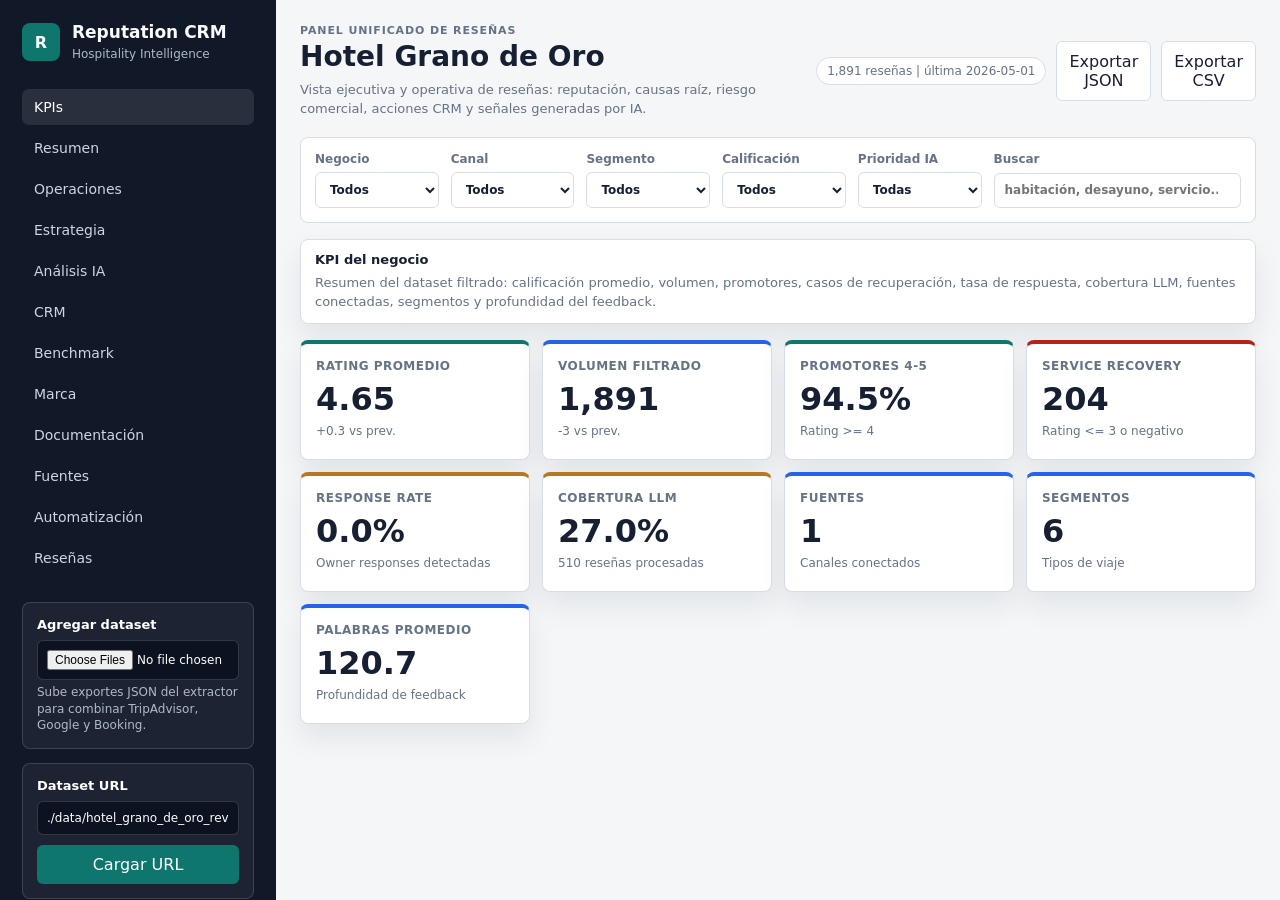
==== index.html @ f6ffbccd "Add KPI section and Spanish navigation" ====
<!doctype html>
<html lang="es">
  <head>
    <meta charset="utf-8" />
    <meta name="viewport" content="width=device-width, initial-scale=1" />
    <title>Hotel Grano de Oro Reputation CRM</title>
    <link rel="stylesheet" href="./styles.css" />
  </head>
  <body>
    <aside class="sidebar">
      <div class="brand">
        <div class="brand-mark">R</div>
        <div>
          <h1>Reputation CRM</h1>
          <p>Hospitality Intelligence</p>
        </div>
      </div>

      <nav class="nav">
        <a class="active" href="#kpisPanel" data-panel="kpisPanel">KPIs</a>
        <a href="#overviewPanel" data-panel="overviewPanel">Resumen</a>
        <a href="#operationsPanel" data-panel="operationsPanel">Operaciones</a>
        <a href="#strategyPanel" data-panel="strategyPanel">Estrategia</a>
        <a href="#aiPanel" data-panel="aiPanel">Análisis IA</a>
        <a href="#crmPanel" data-panel="crmPanel">CRM</a>
        <a href="#benchmarkPanel" data-panel="benchmarkPanel">Benchmark</a>
        <a href="#brandPanel" data-panel="brandPanel">Marca</a>
        <a href="./documentacion.html">Documentación</a>
        <a href="#sourcesPanel" data-panel="sourcesPanel">Fuentes</a>
        <a href="#automationPanel" data-panel="automationPanel">Automatización</a>
        <a href="#reviewsPanel" data-panel="reviewsPanel">Reseñas</a>
      </nav>

      <section class="sidebar-panel">
        <label for="dataFile">Agregar dataset</label>
        <input id="dataFile" type="file" accept=".json" multiple />
        <p>Sube exportes JSON del extractor para combinar TripAdvisor, Google y Booking.</p>
      </section>

      <section class="sidebar-panel">
        <label for="datasetUrl">Dataset URL</label>
        <input id="datasetUrl" type="text" value="./data/hotel_grano_de_oro_reviews_llm.json" />
        <button id="reloadDataset" type="button">Cargar URL</button>
      </section>
    </aside>

    <main class="app-shell">
      <header class="topbar">
        <div>
          <p class="eyebrow">Panel unificado de reseñas</p>
          <h2 id="propertyName">Cargando...</h2>
          <p class="page-summary">Vista ejecutiva y operativa de reseñas: reputación, causas raíz, riesgo comercial, acciones CRM y señales generadas por IA.</p>
        </div>
        <div class="topbar-actions">
          <span id="lastSync" class="status-pill">Sincronizando</span>
          <button id="downloadJson" type="button">Exportar JSON</button>
          <button id="downloadCsv" type="button">Exportar CSV</button>
        </div>
      </header>

      <section class="filters" aria-label="Filtros del dashboard">
        <label>
          Negocio
          <select id="businessFilter"></select>
        </label>
        <label>
          Canal
          <select id="sourceFilter"></select>
        </label>
        <label>
          Segmento
          <select id="segmentFilter"></select>
        </label>
        <label>
          Calificación
          <select id="ratingFilter">
            <option value="all">Todos</option>
            <option value="5">5 estrellas</option>
            <option value="4">4+ estrellas</option>
            <option value="3">3 o menos</option>
            <option value="2">2 o menos</option>
          </select>
        </label>
        <label>
          Prioridad IA
          <select id="urgencyFilter">
            <option value="all">Todas</option>
            <option value="high">High</option>
            <option value="medium">Medium</option>
            <option value="low">Low</option>
          </select>
        </label>
        <label class="search-field">
          Buscar
          <input id="searchFilter" type="search" placeholder="habitación, desayuno, servicio..." />
        </label>
      </section>

      <section id="kpisPanel" class="dashboard-panel active">
        <section class="section-explainer">
          <strong>KPI del negocio</strong>
          <p>Resumen del dataset filtrado: calificación promedio, volumen, promotores, casos de recuperación, tasa de respuesta, cobertura LLM, fuentes conectadas, segmentos y profundidad del feedback.</p>
        </section>
        <section id="overview" class="metric-grid" aria-label="KPIs principales"></section>
      </section>

      <section id="overviewPanel" class="dashboard-panel">
        <section class="layout-grid overview-layout">
        <article class="panel wide overview-hero">
          <div class="panel-heading">
            <div>
              <p class="eyebrow">Tendencia</p>
              <h3>Calificación y volumen mensual</h3>
              <p class="panel-description">Evolución temporal de reputación. Cada barra representa volumen mensual y el color indica el rating promedio de ese mes.</p>
            </div>
            <span id="trendWindow" class="panel-note"></span>
          </div>
          <div id="timeline" class="timeline"></div>
        </article>

        <article class="panel">
          <div class="panel-heading">
            <div>
              <p class="eyebrow">Distribución</p>
              <h3>Calificaciones</h3>
              <p class="panel-description">Distribución de reseñas por estrellas. Ayuda a ver si el promedio viene de una base sólida o de pocos extremos.</p>
            </div>
          </div>
          <div id="ratingBars"></div>
        </article>
        </section>
      </section>

      <section id="operationsPanel" class="dashboard-panel">
        <section id="operations" class="layout-grid operations-layout">
          <article class="panel operations-left">
            <div class="panel-heading">
              <div>
                <p class="eyebrow">Operaciones</p>
                <h3>Temas detectados</h3>
                <p class="panel-description">Temas operativos mencionados en las reseñas. Usa etiquetas LLM cuando existen y palabras clave como respaldo.</p>
              </div>
              <span id="topicMode" class="panel-note"></span>
            </div>
            <div id="topicBars"></div>
          </article>

          <article class="panel operations-right">
            <div class="panel-heading">
              <div>
                <p class="eyebrow">Perfil del huésped</p>
                <h3>Segmentos</h3>
                <p class="panel-description">Agrupa reseñas por tipo de huésped o viaje para detectar diferencias entre parejas, familias, negocios y otros perfiles.</p>
              </div>
            </div>
            <div id="segmentBars"></div>
          </article>
        </section>
      </section>

      <section id="strategyPanel" class="dashboard-panel">
        <section id="strategy" class="layout-grid strategy-layout">
          <article class="panel strategy-left">
            <div class="panel-heading">
              <div>
                <p class="eyebrow">Resumen ejecutivo</p>
                <h3>Prioridades de reputación</h3>
                <p class="panel-description">Síntesis para gerencia: volumen analizado por IA, urgencias, compensaciones, riesgos comerciales, brechas de marca y reconocimientos.</p>
              </div>
            </div>
            <div id="weeklyBriefCards" class="brief-grid"></div>
            <p id="weeklyNarrative" class="brief-narrative"></p>
          </article>

          <article class="panel strategy-right">
            <div class="panel-heading">
              <div>
                <p class="eyebrow">Ingresos</p>
                <h3>Impacto comercial</h3>
                <p class="panel-description">Clasifica reseñas según su posible efecto en conversión, precio, confianza pública, repetición de huéspedes y pérdida de demanda.</p>
              </div>
            </div>
            <div id="revenueImpactBars"></div>
          </article>
        </section>
      </section>

      <section id="aiPanel" class="dashboard-panel">
        <section class="layout-grid ai-layout">
          <article class="panel ai-left">
            <div class="panel-heading">
              <div>
                <p class="eyebrow">Causa raíz</p>
                <h3>Mapa de causa raíz</h3>
                <p class="panel-description">Agrupa problemas y fortalezas por causa probable: servicio, habitación, ruido, limpieza, alimentos, cobros, seguridad y promesa de marca.</p>
              </div>
            </div>
            <div id="rootCauseBars"></div>
          </article>

          <article class="panel wide ai-right">
            <div class="panel-heading">
              <div>
                <p class="eyebrow">Ejemplos de patrones</p>
                <h3>Evidencia accionable</h3>
                <p class="panel-description">Ejemplos concretos que explican los patrones detectados. Sirven como evidencia para priorizar mejoras o investigar casos.</p>
              </div>
            </div>
            <div id="rootCauseExamples" class="compact-list"></div>
          </article>
        </section>
      </section>

      <section id="crmPanel" class="dashboard-panel">
        <section id="ai" class="layout-grid crm-layout">
          <article class="panel wide">
            <div class="panel-heading">
              <div>
                <p class="eyebrow">Ollama Qwen 3.5 9B</p>
                <h3>Insights accionables</h3>
                <p class="panel-description">Reseñas priorizadas por el LLM con resumen y siguiente acción. La cobertura indica cuántas reseñas ya fueron enriquecidas.</p>
              </div>
              <span id="aiCoverage" class="panel-note"></span>
            </div>
            <div id="aiInsightList" class="insight-list"></div>
          </article>

          <article class="panel">
            <div class="panel-heading">
              <div>
                <p class="eyebrow">Triage</p>
                <h3>Sentimiento IA</h3>
                <p class="panel-description">Clasificación semántica de sentimiento. Complementa el rating porque detecta reseñas mixtas o negativas aunque la puntuación sea alta.</p>
              </div>
            </div>
            <div id="aiSentimentBars"></div>
            <div class="panel-divider"></div>
            <div class="panel-heading compact">
              <div>
                <p class="eyebrow">Enrutamiento</p>
                <h3>Departamentos</h3>
                <p class="panel-description">Departamentos responsables sugeridos por IA para seguimiento: recepción, limpieza, alimentos y bebidas, ingresos, gerencia y otros.</p>
              </div>
            </div>
            <div id="departmentBars"></div>
          </article>
        </section>
      </section>

      <section id="benchmarkPanel" class="dashboard-panel">
        <section id="crm" class="layout-grid benchmark-layout">
          <article class="panel wide benchmark-left">
            <div class="panel-heading">
              <div>
                <p class="eyebrow">Mesa CRM</p>
                <h3>Cola de acciones enriquecida</h3>
                <p class="panel-description">Lista priorizada de casos para seguimiento. Combina urgencia, SLA, dueño operativo, necesidad de compensación y acción recomendada.</p>
              </div>
            </div>
            <div id="crmActionQueue" class="action-grid"></div>
          </article>

          <article class="panel benchmark-right">
            <div class="panel-heading">
              <div>
                <p class="eyebrow">Protección de ingresos</p>
                <h3>Riesgos prioritarios</h3>
                <p class="panel-description">Casos que podrían afectar reservas futuras, percepción de valor, repetición de huéspedes o confianza en el precio publicado.</p>
              </div>
            </div>
            <div id="revenueImpactList" class="compact-list"></div>
          </article>
        </section>
      </section>

      <section id="brandPanel" class="dashboard-panel">
        <section id="benchmark" class="layout-grid brand-layout">
          <article class="panel wide brand-left">
            <div class="panel-heading">
              <div>
                <p class="eyebrow">Comparativa</p>
                <h3>Comparación de desempeño</h3>
                <p class="panel-description">Compara desempeño por negocio cuando hay varios datasets o por canal cuando solo hay un negocio cargado.</p>
              </div>
              <span id="benchmarkNote" class="panel-note"></span>
            </div>
            <div class="table-wrap short">
              <table>
                <thead>
                  <tr>
                    <th>Grupo</th>
                    <th>Volumen</th>
                    <th>Rating</th>
                    <th>Recovery</th>
                    <th>IA positiva</th>
                  </tr>
                </thead>
                <tbody id="benchmarkTable"></tbody>
              </table>
            </div>
          </article>

          <article class="panel brand-right">
            <div class="panel-heading">
              <div>
                <p class="eyebrow">Inteligencia competitiva</p>
                <h3>Señal competitiva</h3>
                <p class="panel-description">Identifica si las reseñas sugieren ventaja, paridad o desventaja frente a expectativas del mercado o competidores mencionados.</p>
              </div>
            </div>
            <div id="competitiveSignalBars"></div>
          </article>
        </section>
      </section>

      <section id="sourcesPanel" class="dashboard-panel">
        <section id="brand" class="layout-grid sources-layout">
          <article class="panel sources-left">
            <div class="panel-heading">
              <div>
                <p class="eyebrow">Cumplimiento</p>
                <h3>Riesgos legales y seguridad</h3>
                <p class="panel-description">Menciones que requieren revisión cuidadosa: seguridad, salud, fraude, privacidad, discriminación o disputas de cobro.</p>
              </div>
            </div>
            <div id="complianceRiskList" class="compact-list"></div>
          </article>

          <article class="panel wide sources-right">
            <div class="panel-heading">
              <div>
                <p class="eyebrow">Voz de marca</p>
                <h3>Respuesta y marketing</h3>
                <p class="panel-description">Borradores de respuesta pública, señales para amplificar reseñas positivas, brechas de promesa comercial y reconocimientos al staff.</p>
              </div>
            </div>
            <div class="split-grid">
              <div id="brandResponseList" class="compact-list"></div>
              <div>
                <div id="marketingSignalList" class="compact-list"></div>
                <div class="panel-divider"></div>
                <h4>Staff recognition</h4>
                <p class="panel-description tight">Nombres o roles mencionados positivamente para reconocimiento interno y aprendizaje operativo.</p>
                <div id="staffRecognitionList" class="recognition-list"></div>
              </div>
            </div>
          </article>
        </section>
      </section>

      <section id="automationPanel" class="dashboard-panel">
        <section id="sources" class="layout-grid automation-layout">
          <article class="panel wide automation-top">
            <div class="panel-heading">
              <div>
                <p class="eyebrow">Fuentes y método</p>
                <h3>Qué información representa este panel</h3>
                <p class="panel-description">Parte de un export de TripAdvisor para Hotel Grano de Oro y lo enriquece con Ollama local. La lectura combina estrellas, texto libre, fechas, segmentos, sentimiento semántico, causas raíz y señales operativas.</p>
              </div>
              <a class="inline-link" href="./docs/user-guide.md" target="_blank" rel="noreferrer">Abrir guía completa</a>
            </div>
            <div class="source-grid">
              <article class="source-card">
                <strong>Fuente principal</strong>
                <p>TripAdvisor Hotel Grano de Oro. La unidad de análisis es la reseña individual con rating, texto, fecha y metadatos asociados.</p>
              </article>
              <article class="source-card">
                <strong>Enriquecimiento</strong>
                <p>Ollama `qwen3.5:9b` convierte texto libre en sentimiento, urgencia, causa raíz, dueño recomendado, SLA, riesgo comercial y borradores de respuesta.</p>
              </article>
              <article class="source-card">
                <strong>Uso operativo</strong>
                <p>El objetivo no es solo analizar reputación. Es convertir reseñas en colas de trabajo para CRM, operaciones, ingresos y cumplimiento.</p>
              </article>
            </div>
          </article>

          <article class="panel automation-bottom">
            <div class="panel-heading">
              <div>
                <p class="eyebrow">Servicios comparables</p>
                <h3>Cómo se compara con la industria</h3>
                <p class="panel-description">Las plataformas líderes unifican reseñas, analizan sentimiento y ayudan a responder. Esta versión añade una capa específica para hotelería, local, con enrutamiento y causa raíz.</p>
              </div>
            </div>
            <div class="comparison-list">
              <div class="comparison-row"><span>TrustYou</span><p>Gestión de reputación, CXP, sentimiento con IA, benchmark competitivo y respuesta automática.</p></div>
              <div class="comparison-row"><span>Shiji ReviewPro</span><p>Análisis semántico, benchmark de experiencia del huésped, voz de marca y agregación de reseñas.</p></div>
              <div class="comparison-row"><span>Birdeye</span><p>Monitoreo de reseñas, resúmenes con IA, respuestas con voz de marca, alertas e insights.</p></div>
              <div class="comparison-row"><span>ReviewTrackers</span><p>Analítica de experiencia, sentimiento NLP, detección de tendencias, inteligencia competitiva y compliance.</p></div>
            </div>
          </article>
        </section>
      </section>

      <section id="reviewsPanel" class="dashboard-panel">
        <section class="section-explainer">
          <strong>Automatización operativa</strong>
          <p>Estas colas traducen reseñas en trabajo de CRM: invitaciones post salida, recuperación de servicio, respuestas pendientes y triage de IA.</p>
        </section>

        <section id="automation" class="workflow-grid">
          <article class="workflow-card">
            <span>API de colección de reseñas</span>
            <strong id="collectionQueue">0</strong>
            <p>Huespedes recientes listos para invitacion post check-out.</p>
          </article>
          <article class="workflow-card">
            <span>Recuperación de servicio</span>
            <strong id="recoveryQueue">0</strong>
            <p>Casos con rating bajo o sentimiento negativo para seguimiento del CRM.</p>
          </article>
          <article class="workflow-card">
            <span>SLA de respuesta</span>
            <strong id="responseQueue">0</strong>
            <p>Resenas sin respuesta del propietario detectada en el export.</p>
          </article>
          <article class="workflow-card">
            <span>Triage IA</span>
            <strong id="aiQueue">0</strong>
            <p>Resenas con prioridad alta o media detectadas por Ollama.</p>
          </article>
        </section>

        <section class="layout-grid reviews-layout">
          <article class="panel">
            <div class="panel-heading">
              <div>
                <p class="eyebrow">Cola de acción</p>
                <h3>Reseñas para recuperar</h3>
                <p class="panel-description">Reseñas con rating bajo o señales negativas. Se ordenan por urgencia IA, fecha y rating para priorizar recuperación.</p>
              </div>
            </div>
            <div id="riskReviews" class="review-list"></div>
          </article>

          <article class="panel wide">
            <div class="panel-heading">
              <div>
                <p class="eyebrow">Conjunto de datos</p>
                <h3>Reseñas filtradas</h3>
                <p class="panel-description">Tabla de reseñas que cumplen los filtros actuales. Incluye canal, rating, sentimiento IA, título, acción recomendada y segmento.</p>
              </div>
              <span id="tableCount" class="panel-note"></span>
            </div>
            <div class="table-wrap">
              <table>
                <thead>
                  <tr>
                    <th>Fecha</th>
                    <th>Canal</th>
                    <th>Rating</th>
                    <th>IA</th>
                    <th>Titulo</th>
                    <th>Accion IA</th>
                    <th>Segmento</th>
                  </tr>
                </thead>
                <tbody id="reviewsTable"></tbody>
              </table>
            </div>
          </article>
        </section>
      </section>

    </main>

    <template id="metricTemplate">
      <article class="metric-card">
        <span></span>
        <strong></strong>
        <small></small>
      </article>
    </template>

    <script src="./app.js"></script>
  </body>
</html>
---- styles.css ----
:root {
  --bg: #f4f6f8;
  --panel: #ffffff;
  --ink: #172033;
  --muted: #657386;
  --line: #d8dee8;
  --green: #0f766e;
  --blue: #2563eb;
  --amber: #b7791f;
  --red: #b42318;
  --shadow: 0 14px 30px rgba(15, 23, 42, 0.08);
}

* {
  box-sizing: border-box;
}

body {
  margin: 0;
  min-height: 100vh;
  background: var(--bg);
  color: var(--ink);
  font-family: Inter, ui-sans-serif, system-ui, -apple-system, BlinkMacSystemFont, "Segoe UI", sans-serif;
}

button,
input,
select {
  font: inherit;
}

.sidebar {
  position: fixed;
  inset: 0 auto 0 0;
  width: 276px;
  padding: 22px;
  background: #111827;
  color: #f8fafc;
  overflow-y: auto;
}

.brand {
  display: flex;
  align-items: center;
  gap: 12px;
  margin-bottom: 26px;
}

.brand-mark {
  display: grid;
  place-items: center;
  width: 38px;
  height: 38px;
  border-radius: 8px;
  background: #0f766e;
  font-weight: 800;
}

.brand h1 {
  margin: 0;
  font-size: 17px;
}

.brand p,
.sidebar-panel p {
  margin: 4px 0 0;
  color: #aeb9c8;
  font-size: 12px;
  line-height: 1.4;
}

.nav {
  display: grid;
  gap: 5px;
  margin-bottom: 26px;
}

.nav a {
  color: #cdd5e1;
  text-decoration: none;
  padding: 10px 12px;
  border-radius: 7px;
  font-size: 14px;
}

.nav a.active,
.nav a:hover {
  color: #ffffff;
  background: rgba(255, 255, 255, 0.1);
}

.sidebar-panel {
  padding: 14px;
  margin-top: 14px;
  border: 1px solid rgba(255, 255, 255, 0.14);
  border-radius: 8px;
  background: rgba(255, 255, 255, 0.05);
}

.sidebar-panel label {
  display: block;
  margin-bottom: 8px;
  color: #ffffff;
  font-size: 13px;
  font-weight: 700;
}

.sidebar-panel input {
  width: 100%;
  min-width: 0;
  border: 1px solid rgba(255, 255, 255, 0.16);
  border-radius: 6px;
  padding: 9px;
  background: #0b1220;
  color: #ffffff;
  font-size: 12px;
}

.sidebar-panel button,
.topbar-actions button {
  width: 100%;
  margin-top: 10px;
  border: 0;
  border-radius: 6px;
  padding: 10px 12px;
  background: var(--green);
  color: #ffffff;
  cursor: pointer;
}

.app-shell {
  margin-left: 276px;
  padding: 24px;
}

.topbar {
  display: flex;
  align-items: center;
  justify-content: space-between;
  gap: 18px;
  margin-bottom: 18px;
}

.eyebrow {
  margin: 0 0 4px;
  color: var(--muted);
  font-size: 11px;
  font-weight: 800;
  letter-spacing: 0.08em;
  text-transform: uppercase;
}

.topbar h2 {
  margin: 0;
  font-size: 28px;
  line-height: 1.15;
}

.page-summary {
  max-width: 760px;
  margin: 8px 0 0;
  color: var(--muted);
  font-size: 13px;
  line-height: 1.45;
}

.topbar-actions {
  display: flex;
  align-items: center;
  gap: 10px;
}

.topbar-actions button {
  width: auto;
  margin-top: 0;
  background: #ffffff;
  color: var(--ink);
  border: 1px solid var(--line);
}

.status-pill,
.panel-note {
  display: inline-flex;
  align-items: center;
  min-height: 28px;
  border: 1px solid var(--line);
  border-radius: 999px;
  padding: 4px 10px;
  background: #ffffff;
  color: var(--muted);
  font-size: 12px;
  white-space: nowrap;
}

.filters {
  display: grid;
  grid-template-columns: 1fr 1fr 1fr 1fr 1fr 2fr;
  gap: 12px;
  padding: 14px;
  margin-bottom: 16px;
  border: 1px solid var(--line);
  border-radius: 8px;
  background: var(--panel);
}

.filters label {
  display: grid;
  gap: 6px;
  color: var(--muted);
  font-size: 12px;
  font-weight: 700;
}

.filters select,
.filters input {
  width: 100%;
  border: 1px solid var(--line);
  border-radius: 6px;
  padding: 9px 10px;
  color: var(--ink);
  background: #ffffff;
}

.metric-grid {
  display: grid;
  grid-template-columns: repeat(4, minmax(0, 1fr));
  gap: 12px;
  margin-bottom: 16px;
}

.section-explainer {
  border: 1px solid var(--line);
  border-radius: 8px;
  padding: 12px 14px;
  margin-bottom: 16px;
  background: #ffffff;
  box-shadow: var(--shadow);
}

.section-explainer strong {
  display: block;
  color: var(--ink);
  font-size: 13px;
  line-height: 1.3;
}

.section-explainer p {
  margin: 5px 0 0;
  color: var(--muted);
  font-size: 13px;
  line-height: 1.45;
}

.dashboard-panel {
  display: none;
  margin-bottom: 16px;
}

.dashboard-panel.active {
  display: block;
}

.overview-layout {
  grid-template-columns: 1fr;
}

.overview-hero {
  order: 1;
}

.operations-layout .operations-right {
  order: 1;
}

.operations-layout .operations-left {
  order: 2;
}

.strategy-layout {
  grid-template-columns: minmax(360px, 0.58fr) minmax(0, 1fr);
}

.strategy-layout .strategy-right {
  order: 1;
}

.strategy-layout .strategy-left {
  order: 2;
}

.ai-layout {
  grid-template-columns: minmax(0, 0.95fr) minmax(360px, 0.55fr);
}

.crm-layout {
  grid-template-columns: minmax(360px, 0.45fr) minmax(0, 1fr);
}

.benchmark-layout {
  grid-template-columns: minmax(0, 1fr) minmax(360px, 0.48fr);
}

.brand-layout {
  grid-template-columns: minmax(360px, 0.42fr) minmax(0, 1fr);
}

.sources-layout {
  grid-template-columns: minmax(0, 1fr) minmax(360px, 0.46fr);
}

.automation-layout {
  grid-template-columns: 1fr;
}

.automation-top {
  order: 1;
}

.automation-bottom {
  order: 2;
}

.metric-card,
.panel,
.workflow-card {
  border: 1px solid var(--line);
  border-radius: 8px;
  background: var(--panel);
  box-shadow: var(--shadow);
}

.metric-card {
  min-height: 120px;
  padding: 15px;
  border-top: 4px solid var(--blue);
}

.metric-card.good {
  border-top-color: var(--green);
}

.metric-card.warn {
  border-top-color: var(--amber);
}

.metric-card.risk {
  border-top-color: var(--red);
}

.metric-card span {
  display: block;
  color: var(--muted);
  font-size: 12px;
  font-weight: 800;
  letter-spacing: 0.04em;
  text-transform: uppercase;
}

.metric-card strong {
  display: block;
  margin-top: 10px;
  font-size: 32px;
  line-height: 1;
}

.metric-card small {
  display: block;
  margin-top: 9px;
  color: var(--muted);
  font-size: 12px;
}

.layout-grid {
  display: grid;
  grid-template-columns: minmax(0, 1fr) minmax(360px, 0.52fr);
  gap: 16px;
  margin-bottom: 16px;
}

.reviews-layout {
  grid-template-columns: minmax(360px, 0.45fr) minmax(0, 1fr);
}

.panel {
  padding: 16px;
}

.panel-heading {
  display: flex;
  justify-content: space-between;
  gap: 14px;
  align-items: flex-start;
  margin-bottom: 12px;
}

.panel h3 {
  margin: 0;
  font-size: 18px;
}

.panel-description {
  max-width: 720px;
  margin: 6px 0 0;
  color: var(--muted);
  font-size: 12px;
  line-height: 1.45;
}

.panel-description.tight {
  margin-top: -4px;
  margin-bottom: 10px;
}

.inline-link {
  display: inline-flex;
  align-items: center;
  justify-content: center;
  min-height: 36px;
  padding: 0 12px;
  border: 1px solid var(--line);
  border-radius: 6px;
  background: #ffffff;
  color: var(--ink);
  font-size: 13px;
  font-weight: 700;
  text-decoration: none;
  white-space: nowrap;
}

.source-grid {
  display: grid;
  grid-template-columns: repeat(3, minmax(0, 1fr));
  gap: 12px;
}

.source-card {
  border: 1px solid var(--line);
  border-radius: 8px;
  padding: 12px;
  background: #f8fafc;
}

.source-card strong {
  display: block;
  margin-bottom: 6px;
  font-size: 14px;
}

.source-card p {
  margin: 0;
  color: #334155;
  font-size: 13px;
  line-height: 1.45;
}

.comparison-list {
  display: grid;
  gap: 10px;
}

.comparison-row {
  display: grid;
  grid-template-columns: 120px minmax(0, 1fr);
  gap: 12px;
  align-items: start;
  padding: 10px 12px;
  border: 1px solid var(--line);
  border-radius: 8px;
  background: #f8fafc;
}

.comparison-row span {
  color: var(--ink);
  font-size: 13px;
  font-weight: 800;
}

.comparison-row p {
  margin: 0;
  color: #334155;
  font-size: 13px;
  line-height: 1.45;
}

.panel-heading.compact {
  margin-top: 8px;
  margin-bottom: 8px;
}

.panel-divider {
  height: 1px;
  margin: 14px 0;
  background: var(--line);
}

.bar-row {
  display: grid;
  grid-template-columns: 92px minmax(0, 1fr) 60px;
  gap: 10px;
  align-items: center;
  padding: 8px 0;
}

.bar-label,
.bar-value {
  color: #334155;
  font-size: 13px;
}

.bar-value {
  text-align: right;
}

.bar-track {
  height: 10px;
  border-radius: 999px;
  overflow: hidden;
  background: #e7ebf0;
}

.bar-fill {
  height: 100%;
  border-radius: inherit;
  background: var(--blue);
}

.bar-fill.good {
  background: var(--green);
}

.bar-fill.warn {
  background: var(--amber);
}

.bar-fill.risk {
  background: var(--red);
}

.timeline {
  display: flex;
  align-items: flex-end;
  min-height: 220px;
  gap: 8px;
  padding-top: 18px;
}

.timeline-item {
  flex: 1;
  display: grid;
  align-content: end;
  gap: 6px;
  min-width: 0;
  text-align: center;
}

.timeline-rating {
  color: var(--muted);
  font-size: 11px;
}

.timeline-bar {
  min-height: 4px;
  border-radius: 5px 5px 0 0;
  background: var(--green);
}

.timeline-label {
  color: var(--muted);
  font-size: 10px;
  white-space: nowrap;
}

.workflow-grid {
  display: grid;
  grid-template-columns: repeat(4, minmax(0, 1fr));
  gap: 16px;
  margin-bottom: 16px;
}

.workflow-card {
  padding: 16px;
}

.workflow-card span {
  display: block;
  color: var(--muted);
  font-size: 12px;
  font-weight: 800;
  letter-spacing: 0.04em;
  text-transform: uppercase;
}

.workflow-card strong {
  display: block;
  margin-top: 8px;
  font-size: 28px;
}

.workflow-card p {
  margin: 8px 0 0;
  color: var(--muted);
  font-size: 13px;
  line-height: 1.4;
}

.review-list {
  display: grid;
  gap: 10px;
}

.review-card {
  border-left: 4px solid var(--red);
  border-radius: 8px;
  padding: 12px;
  background: #fff7f5;
}

.review-card strong {
  display: block;
  margin: 5px 0;
}

.review-card p {
  margin: 0;
  color: #334155;
  font-size: 13px;
  line-height: 1.45;
}

.review-card small {
  color: var(--muted);
  font-size: 12px;
}

.tag-row {
  display: flex;
  align-items: center;
  flex-wrap: wrap;
  gap: 6px;
  margin: 8px 0;
}

.tag,
.sentiment-pill,
.urgency-pill {
  display: inline-flex;
  align-items: center;
  min-height: 23px;
  border-radius: 999px;
  padding: 3px 8px;
  background: #eef2f7;
  color: #334155;
  font-size: 11px;
  font-weight: 800;
  line-height: 1;
  text-transform: uppercase;
}

.tag.good {
  background: #def7ec;
  color: var(--green);
}

.tag.warn {
  background: #fff1d6;
  color: #9a5f00;
}

.tag.risk,
.tag.danger {
  background: #ffe4e0;
  color: var(--red);
}

.sentiment-pill.positive {
  background: #def7ec;
  color: #0f766e;
}

.sentiment-pill.negative {
  background: #ffe4e0;
  color: #b42318;
}

.sentiment-pill.mixed {
  background: #fff1d6;
  color: #9a5f00;
}

.sentiment-pill.neutral {
  background: #e7ebf0;
  color: #475569;
}

.urgency-pill.high {
  background: #b42318;
  color: #ffffff;
}

.urgency-pill.medium {
  background: #b7791f;
  color: #ffffff;
}

.urgency-pill.low {
  background: #dcefed;
  color: #0f766e;
}

.ai-note {
  margin-top: 8px !important;
  color: #172033 !important;
}

.insight-list {
  display: grid;
  gap: 10px;
}

.insight-item {
  border: 1px solid var(--line);
  border-radius: 8px;
  padding: 12px;
  background: #f8fafc;
}

.insight-item strong {
  display: block;
  margin-top: 6px;
  font-size: 14px;
}

.insight-item p {
  margin: 8px 0 0;
  color: #334155;
  font-size: 13px;
  line-height: 1.45;
}

.brief-grid {
  display: grid;
  grid-template-columns: repeat(3, minmax(0, 1fr));
  gap: 10px;
}

.brief-card {
  min-height: 94px;
  border: 1px solid var(--line);
  border-radius: 8px;
  padding: 12px;
  background: #f8fafc;
}

.brief-card span,
.brief-card small {
  display: block;
  color: var(--muted);
  font-size: 11px;
  font-weight: 800;
  letter-spacing: 0.04em;
  text-transform: uppercase;
}

.brief-card strong {
  display: block;
  margin: 8px 0 7px;
  font-size: 24px;
  line-height: 1;
}

.brief-narrative {
  margin: 12px 0 0;
  color: #334155;
  font-size: 14px;
  line-height: 1.5;
}

.compact-list,
.action-grid,
.recognition-list {
  display: grid;
  gap: 10px;
}

.action-grid {
  grid-template-columns: repeat(2, minmax(0, 1fr));
}

.compact-card,
.action-card {
  border: 1px solid var(--line);
  border-radius: 8px;
  padding: 12px;
  background: #f8fafc;
}

.action-card {
  border-left: 4px solid var(--blue);
}

.action-card:has(.urgency-pill.high) {
  border-left-color: var(--red);
}

.action-card:has(.urgency-pill.medium) {
  border-left-color: var(--amber);
}

.action-topline {
  display: flex;
  flex-wrap: wrap;
  gap: 6px;
  margin-bottom: 8px;
}

.compact-card strong,
.action-card strong {
  display: block;
  margin: 5px 0 7px;
  font-size: 14px;
}

.compact-card p,
.action-card p {
  margin: 0;
  color: #334155;
  font-size: 13px;
  line-height: 1.45;
}

.action-card small {
  display: block;
  margin-top: 8px;
  color: var(--muted);
  font-size: 12px;
}

.split-grid {
  display: grid;
  grid-template-columns: minmax(0, 1fr) minmax(280px, 0.7fr);
  gap: 14px;
}

.recognition-row {
  display: grid;
  grid-template-columns: minmax(0, 1fr) 44px;
  gap: 10px;
  align-items: center;
  border: 1px solid var(--line);
  border-radius: 8px;
  padding: 10px 12px;
  background: #f8fafc;
}

.recognition-row span {
  min-width: 0;
  color: #334155;
  font-size: 13px;
}

.recognition-row strong {
  color: var(--green);
  text-align: right;
}

.panel h4 {
  margin: 0 0 10px;
  font-size: 14px;
}

.table-wrap {
  overflow: auto;
  max-height: 520px;
  border: 1px solid var(--line);
  border-radius: 8px;
}

.table-wrap.short {
  max-height: 320px;
}

table {
  width: 100%;
  border-collapse: collapse;
  min-width: 760px;
}

th,
td {
  padding: 10px 12px;
  border-bottom: 1px solid var(--line);
  text-align: left;
  font-size: 13px;
  vertical-align: top;
}

th {
  position: sticky;
  top: 0;
  background: #f8fafc;
  color: var(--muted);
  font-size: 11px;
  letter-spacing: 0.04em;
  text-transform: uppercase;
}

.empty-state {
  color: var(--muted);
  padding: 18px;
}

.docs-page {
  background:
    radial-gradient(circle at top left, rgba(15, 118, 110, 0.08), transparent 28%),
    radial-gradient(circle at top right, rgba(37, 99, 235, 0.08), transparent 22%),
    var(--bg);
}

.docs-sidebar {
  width: 290px;
}

.docs-shell {
  margin-left: 290px;
}

.docs-topbar {
  align-items: flex-start;
}

.docs-tabs {
  display: flex;
  flex-wrap: wrap;
  gap: 8px;
  margin-bottom: 16px;
}

.docs-tab {
  border: 1px solid var(--line);
  border-radius: 999px;
  padding: 9px 14px;
  background: #ffffff;
  color: var(--muted);
  font-size: 13px;
  font-weight: 700;
  cursor: pointer;
}

.docs-tab.active {
  border-color: var(--green);
  background: var(--green);
  color: #ffffff;
}

.docs-tabpanel {
  display: none;
}

.docs-tabpanel.active {
  display: block;
}

.docs-grid {
  display: grid;
  grid-template-columns: repeat(3, minmax(0, 1fr));
  gap: 12px;
  margin-bottom: 16px;
}

.docs-card {
  border: 1px solid var(--line);
  border-radius: 8px;
  padding: 14px;
  background: #ffffff;
  box-shadow: var(--shadow);
}

.docs-card strong,
.docs-copy h4 {
  display: block;
  margin-bottom: 6px;
  font-size: 14px;
}

.docs-card p,
.docs-copy p,
.docs-footnote {
  margin: 0;
  color: #334155;
  font-size: 13px;
  line-height: 1.5;
}

.docs-section {
  margin-bottom: 18px;
  padding: 16px;
  border: 1px solid var(--line);
  border-radius: 8px;
  background: #ffffff;
  box-shadow: var(--shadow);
}

.docs-section-head h3 {
  margin: 0 0 8px;
  font-size: 22px;
}

.docs-columns {
  display: grid;
  grid-template-columns: repeat(2, minmax(0, 1fr));
  gap: 12px;
}

.docs-copy {
  border: 1px solid var(--line);
  border-radius: 8px;
  padding: 12px;
  background: #f8fafc;
}

.docs-comparison {
  margin-top: 8px;
}

.docs-steps {
  margin: 8px 0 0;
  padding-left: 18px;
  color: #334155;
  font-size: 13px;
  line-height: 1.6;
}

.docs-links {
  display: grid;
  grid-template-columns: repeat(2, minmax(0, 1fr));
  gap: 10px;
}

.docs-links a {
  display: block;
  padding: 10px 12px;
  border: 1px solid var(--line);
  border-radius: 6px;
  background: #f8fafc;
  color: var(--ink);
  text-decoration: none;
  font-size: 13px;
}

@media (max-width: 1100px) {
  .sidebar {
    position: static;
    width: auto;
  }

  .app-shell {
    margin-left: 0;
  }

  .filters,
  .metric-grid,
  .layout-grid,
  .reviews-layout,
  .workflow-grid,
  .brief-grid,
  .action-grid,
  .split-grid,
  .source-grid,
  .docs-grid,
  .docs-columns,
  .docs-links {
    grid-template-columns: 1fr;
  }

  .docs-sidebar {
    width: auto;
  }

  .docs-shell {
    margin-left: 0;
  }

  .topbar,
  .topbar-actions {
    align-items: flex-start;
    flex-direction: column;
  }
}
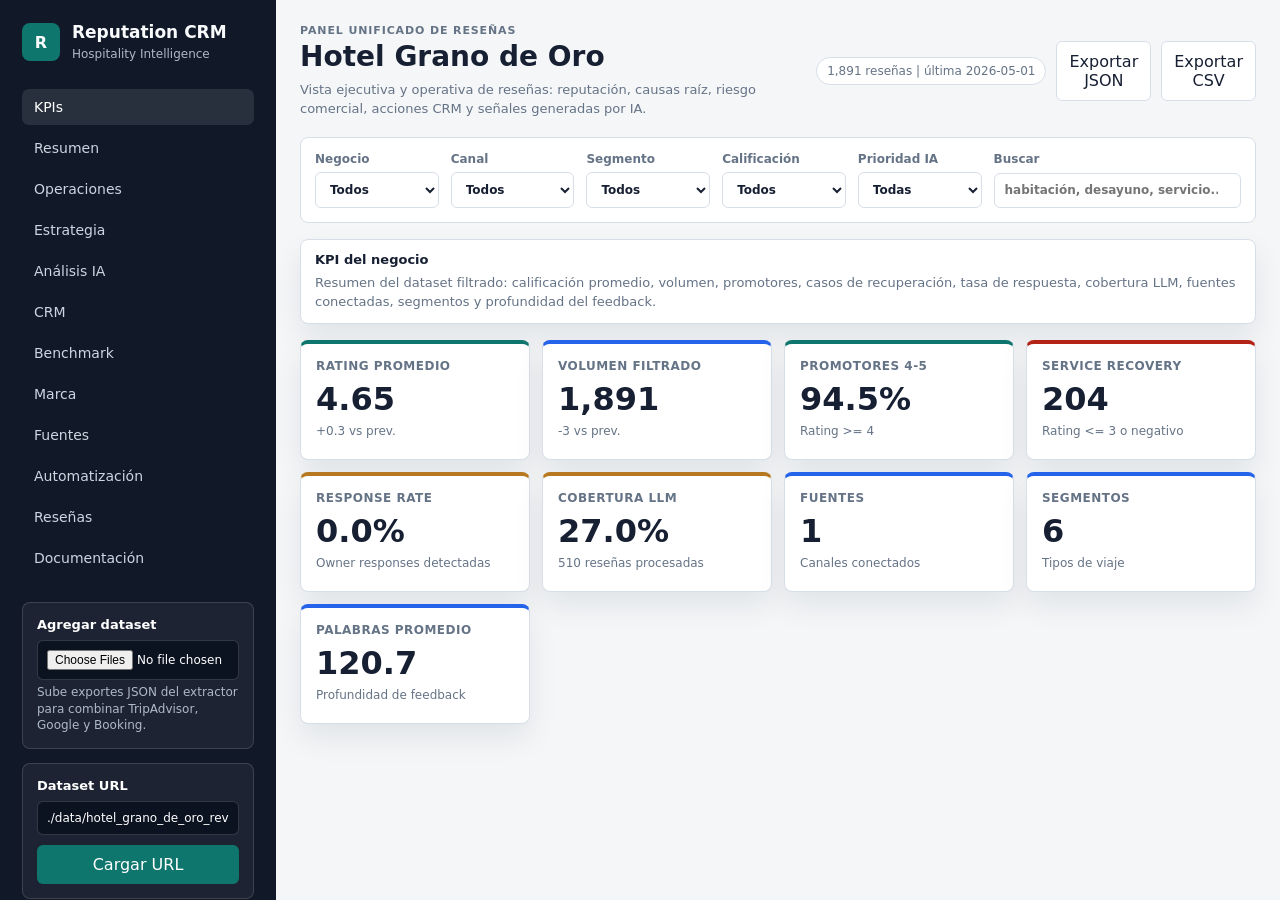
==== commit 8e4b7b06: "Move documentation to last nav item" ====
--- a/index.html
+++ b/index.html
@@ -25,10 +25,10 @@
         <a href="#crmPanel" data-panel="crmPanel">CRM</a>
         <a href="#benchmarkPanel" data-panel="benchmarkPanel">Benchmark</a>
         <a href="#brandPanel" data-panel="brandPanel">Marca</a>
-        <a href="./documentacion.html">Documentación</a>
         <a href="#sourcesPanel" data-panel="sourcesPanel">Fuentes</a>
         <a href="#automationPanel" data-panel="automationPanel">Automatización</a>
         <a href="#reviewsPanel" data-panel="reviewsPanel">Reseñas</a>
+        <a href="./documentacion.html">Documentación</a>
       </nav>
 
       <section class="sidebar-panel">
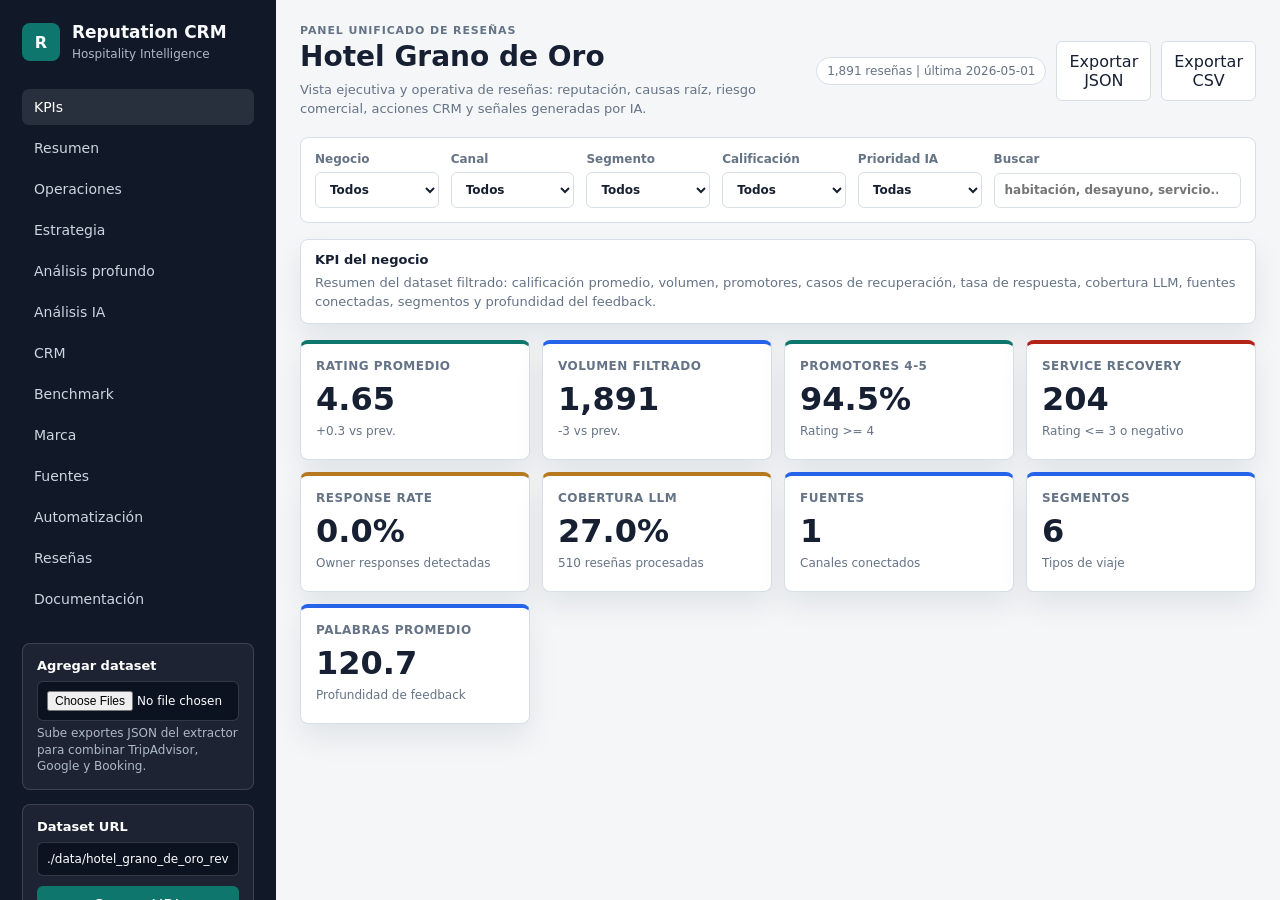
==== commit 391ff74b: "Add LLM-generated service analysis" ====
--- a/index.html
+++ b/index.html
@@ -21,6 +21,7 @@
         <a href="#overviewPanel" data-panel="overviewPanel">Resumen</a>
         <a href="#operationsPanel" data-panel="operationsPanel">Operaciones</a>
         <a href="#strategyPanel" data-panel="strategyPanel">Estrategia</a>
+        <a href="#serviceAnalysisPanel" data-panel="serviceAnalysisPanel">Análisis profundo</a>
         <a href="#aiPanel" data-panel="aiPanel">Análisis IA</a>
         <a href="#crmPanel" data-panel="crmPanel">CRM</a>
         <a href="#benchmarkPanel" data-panel="benchmarkPanel">Benchmark</a>
@@ -185,6 +186,88 @@
         </section>
       </section>
 
+      <section id="serviceAnalysisPanel" class="dashboard-panel">
+        <section class="section-explainer">
+          <strong>Análisis profundo generado en enriquecimiento</strong>
+          <p>Lectura ejecutiva generada por Ollama a partir de agregados reales del dataset: métricas, distribuciones, evidencia seleccionada y cobertura LLM.</p>
+        </section>
+        <section class="analysis-grid">
+          <article class="panel wide">
+            <div class="panel-heading">
+              <div>
+                <p class="eyebrow">Diagnóstico del servicio</p>
+                <h3 id="serviceAnalysisHeadline">Análisis pendiente</h3>
+                <p id="serviceAnalysisMeta" class="panel-description">Ejecuta el enriquecimiento LLM para generar una lectura profunda del dashboard.</p>
+              </div>
+            </div>
+            <div id="serviceExecutiveSummary" class="analysis-list"></div>
+          </article>
+
+          <article class="panel">
+            <div class="panel-heading">
+              <div>
+                <p class="eyebrow">Limitaciones</p>
+                <h3>Alcance de datos</h3>
+              </div>
+            </div>
+            <div id="serviceLimitations" class="analysis-list compact"></div>
+          </article>
+
+          <article class="panel">
+            <div class="panel-heading">
+              <div>
+                <p class="eyebrow">Operaciones</p>
+                <h3>Lectura operativa</h3>
+              </div>
+            </div>
+            <div id="serviceOperationalDiagnosis" class="analysis-list"></div>
+          </article>
+
+          <article class="panel">
+            <div class="panel-heading">
+              <div>
+                <p class="eyebrow">Ingresos</p>
+                <h3>Impacto comercial</h3>
+              </div>
+            </div>
+            <div id="serviceRevenueDiagnosis" class="analysis-list"></div>
+          </article>
+
+          <article class="panel">
+            <div class="panel-heading">
+              <div>
+                <p class="eyebrow">CRM</p>
+                <h3>Prioridades de acción</h3>
+              </div>
+            </div>
+            <div id="serviceCrmPriorities" class="analysis-list"></div>
+          </article>
+
+          <article class="panel">
+            <div class="panel-heading">
+              <div>
+                <p class="eyebrow">Riesgos</p>
+                <h3>Watchlist</h3>
+              </div>
+            </div>
+            <div id="serviceRiskWatchlist" class="analysis-list"></div>
+          </article>
+
+          <article class="panel wide">
+            <div class="panel-heading">
+              <div>
+                <p class="eyebrow">Evidencia y próximos pasos</p>
+                <h3>Acciones sustentadas en datos</h3>
+              </div>
+            </div>
+            <div class="split-grid">
+              <div id="serviceEvidence" class="analysis-list"></div>
+              <div id="serviceNextSteps" class="analysis-list"></div>
+            </div>
+          </article>
+        </section>
+      </section>
+
       <section id="aiPanel" class="dashboard-panel">
         <section class="layout-grid ai-layout">
           <article class="panel ai-left">
--- a/styles.css
+++ b/styles.css
@@ -381,8 +381,34 @@
   grid-template-columns: minmax(360px, 0.45fr) minmax(0, 1fr);
 }
 
+.analysis-grid {
+  display: grid;
+  grid-template-columns: minmax(0, 1fr) minmax(360px, 0.48fr);
+  gap: 16px;
+  margin-bottom: 16px;
+}
+
 .panel {
   padding: 16px;
+}
+
+.analysis-list {
+  display: grid;
+  gap: 10px;
+}
+
+.analysis-list.compact {
+  gap: 8px;
+}
+
+.analysis-item {
+  border: 1px solid var(--line);
+  border-radius: 8px;
+  padding: 11px 12px;
+  background: #f8fafc;
+  color: #334155;
+  font-size: 13px;
+  line-height: 1.5;
 }
 
 .panel-heading {
@@ -926,30 +952,6 @@
 
 .docs-topbar {
   align-items: flex-start;
-}
-
-.docs-tabs {
-  display: flex;
-  flex-wrap: wrap;
-  gap: 8px;
-  margin-bottom: 16px;
-}
-
-.docs-tab {
-  border: 1px solid var(--line);
-  border-radius: 999px;
-  padding: 9px 14px;
-  background: #ffffff;
-  color: var(--muted);
-  font-size: 13px;
-  font-weight: 700;
-  cursor: pointer;
-}
-
-.docs-tab.active {
-  border-color: var(--green);
-  background: var(--green);
-  color: #ffffff;
 }
 
 .docs-tabpanel {
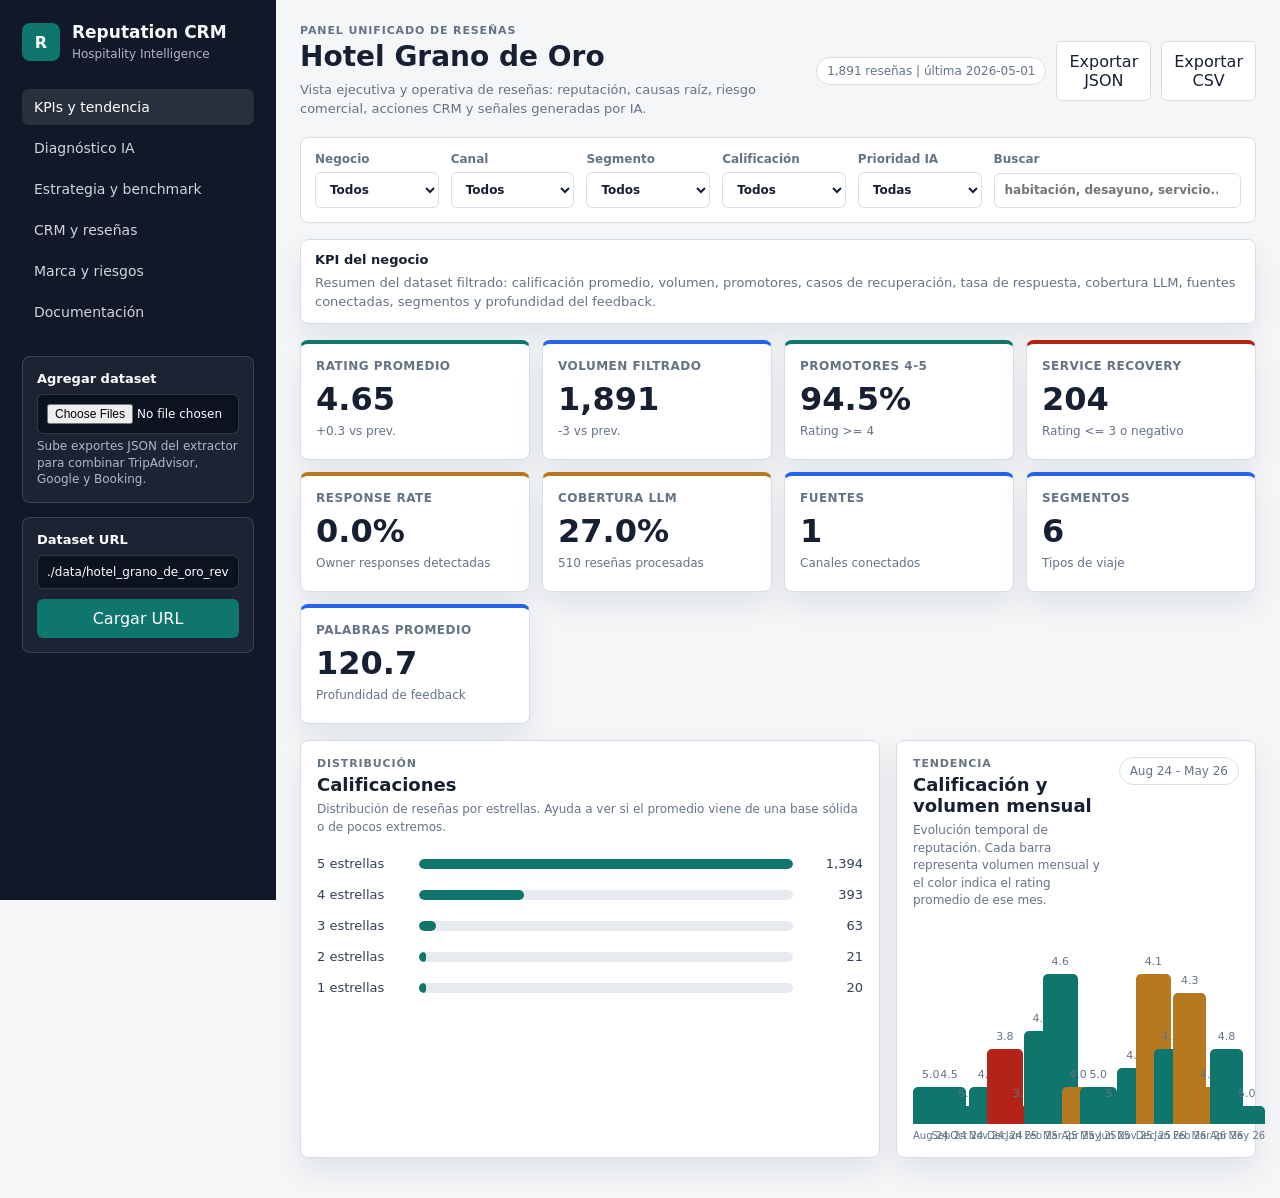
==== commit 312e7e20: "Consolidate dashboard sections" ====
--- a/index.html
+++ b/index.html
@@ -17,18 +17,11 @@
       </div>
 
       <nav class="nav">
-        <a class="active" href="#kpisPanel" data-panel="kpisPanel">KPIs</a>
-        <a href="#overviewPanel" data-panel="overviewPanel">Resumen</a>
-        <a href="#operationsPanel" data-panel="operationsPanel">Operaciones</a>
-        <a href="#strategyPanel" data-panel="strategyPanel">Estrategia</a>
-        <a href="#serviceAnalysisPanel" data-panel="serviceAnalysisPanel">Análisis profundo</a>
-        <a href="#aiPanel" data-panel="aiPanel">Análisis IA</a>
-        <a href="#crmPanel" data-panel="crmPanel">CRM</a>
-        <a href="#benchmarkPanel" data-panel="benchmarkPanel">Benchmark</a>
-        <a href="#brandPanel" data-panel="brandPanel">Marca</a>
-        <a href="#sourcesPanel" data-panel="sourcesPanel">Fuentes</a>
-        <a href="#automationPanel" data-panel="automationPanel">Automatización</a>
-        <a href="#reviewsPanel" data-panel="reviewsPanel">Reseñas</a>
+        <a class="active" href="#kpisPanel" data-panels="kpisPanel,overviewPanel">KPIs y tendencia</a>
+        <a href="#serviceAnalysisPanel" data-panels="serviceAnalysisPanel,operationsPanel,aiPanel">Diagnóstico IA</a>
+        <a href="#strategyPanel" data-panels="strategyPanel,brandPanel">Estrategia y benchmark</a>
+        <a href="#crmPanel" data-panels="crmPanel,benchmarkPanel,reviewsPanel">CRM y reseñas</a>
+        <a href="#sourcesPanel" data-panels="sourcesPanel">Marca y riesgos</a>
         <a href="./documentacion.html">Documentación</a>
       </nav>
 
@@ -422,55 +415,10 @@
               <div>
                 <div id="marketingSignalList" class="compact-list"></div>
                 <div class="panel-divider"></div>
-                <h4>Staff recognition</h4>
+                <h4>Reconocimiento al personal</h4>
                 <p class="panel-description tight">Nombres o roles mencionados positivamente para reconocimiento interno y aprendizaje operativo.</p>
                 <div id="staffRecognitionList" class="recognition-list"></div>
               </div>
-            </div>
-          </article>
-        </section>
-      </section>
-
-      <section id="automationPanel" class="dashboard-panel">
-        <section id="sources" class="layout-grid automation-layout">
-          <article class="panel wide automation-top">
-            <div class="panel-heading">
-              <div>
-                <p class="eyebrow">Fuentes y método</p>
-                <h3>Qué información representa este panel</h3>
-                <p class="panel-description">Parte de un export de TripAdvisor para Hotel Grano de Oro y lo enriquece con Ollama local. La lectura combina estrellas, texto libre, fechas, segmentos, sentimiento semántico, causas raíz y señales operativas.</p>
-              </div>
-              <a class="inline-link" href="./docs/user-guide.md" target="_blank" rel="noreferrer">Abrir guía completa</a>
-            </div>
-            <div class="source-grid">
-              <article class="source-card">
-                <strong>Fuente principal</strong>
-                <p>TripAdvisor Hotel Grano de Oro. La unidad de análisis es la reseña individual con rating, texto, fecha y metadatos asociados.</p>
-              </article>
-              <article class="source-card">
-                <strong>Enriquecimiento</strong>
-                <p>Ollama `qwen3.5:9b` convierte texto libre en sentimiento, urgencia, causa raíz, dueño recomendado, SLA, riesgo comercial y borradores de respuesta.</p>
-              </article>
-              <article class="source-card">
-                <strong>Uso operativo</strong>
-                <p>El objetivo no es solo analizar reputación. Es convertir reseñas en colas de trabajo para CRM, operaciones, ingresos y cumplimiento.</p>
-              </article>
-            </div>
-          </article>
-
-          <article class="panel automation-bottom">
-            <div class="panel-heading">
-              <div>
-                <p class="eyebrow">Servicios comparables</p>
-                <h3>Cómo se compara con la industria</h3>
-                <p class="panel-description">Las plataformas líderes unifican reseñas, analizan sentimiento y ayudan a responder. Esta versión añade una capa específica para hotelería, local, con enrutamiento y causa raíz.</p>
-              </div>
-            </div>
-            <div class="comparison-list">
-              <div class="comparison-row"><span>TrustYou</span><p>Gestión de reputación, CXP, sentimiento con IA, benchmark competitivo y respuesta automática.</p></div>
-              <div class="comparison-row"><span>Shiji ReviewPro</span><p>Análisis semántico, benchmark de experiencia del huésped, voz de marca y agregación de reseñas.</p></div>
-              <div class="comparison-row"><span>Birdeye</span><p>Monitoreo de reseñas, resúmenes con IA, respuestas con voz de marca, alertas e insights.</p></div>
-              <div class="comparison-row"><span>ReviewTrackers</span><p>Analítica de experiencia, sentimiento NLP, detección de tendencias, inteligencia competitiva y compliance.</p></div>
             </div>
           </article>
         </section>
--- a/styles.css
+++ b/styles.css
@@ -308,18 +308,6 @@
   grid-template-columns: minmax(0, 1fr) minmax(360px, 0.46fr);
 }
 
-.automation-layout {
-  grid-template-columns: 1fr;
-}
-
-.automation-top {
-  order: 1;
-}
-
-.automation-bottom {
-  order: 2;
-}
-
 .metric-card,
 .panel,
 .workflow-card {
@@ -1005,6 +993,10 @@
 .docs-section-head h3 {
   margin: 0 0 8px;
   font-size: 22px;
+}
+
+.docs-subhead {
+  margin-top: 18px;
 }
 
 .docs-columns {
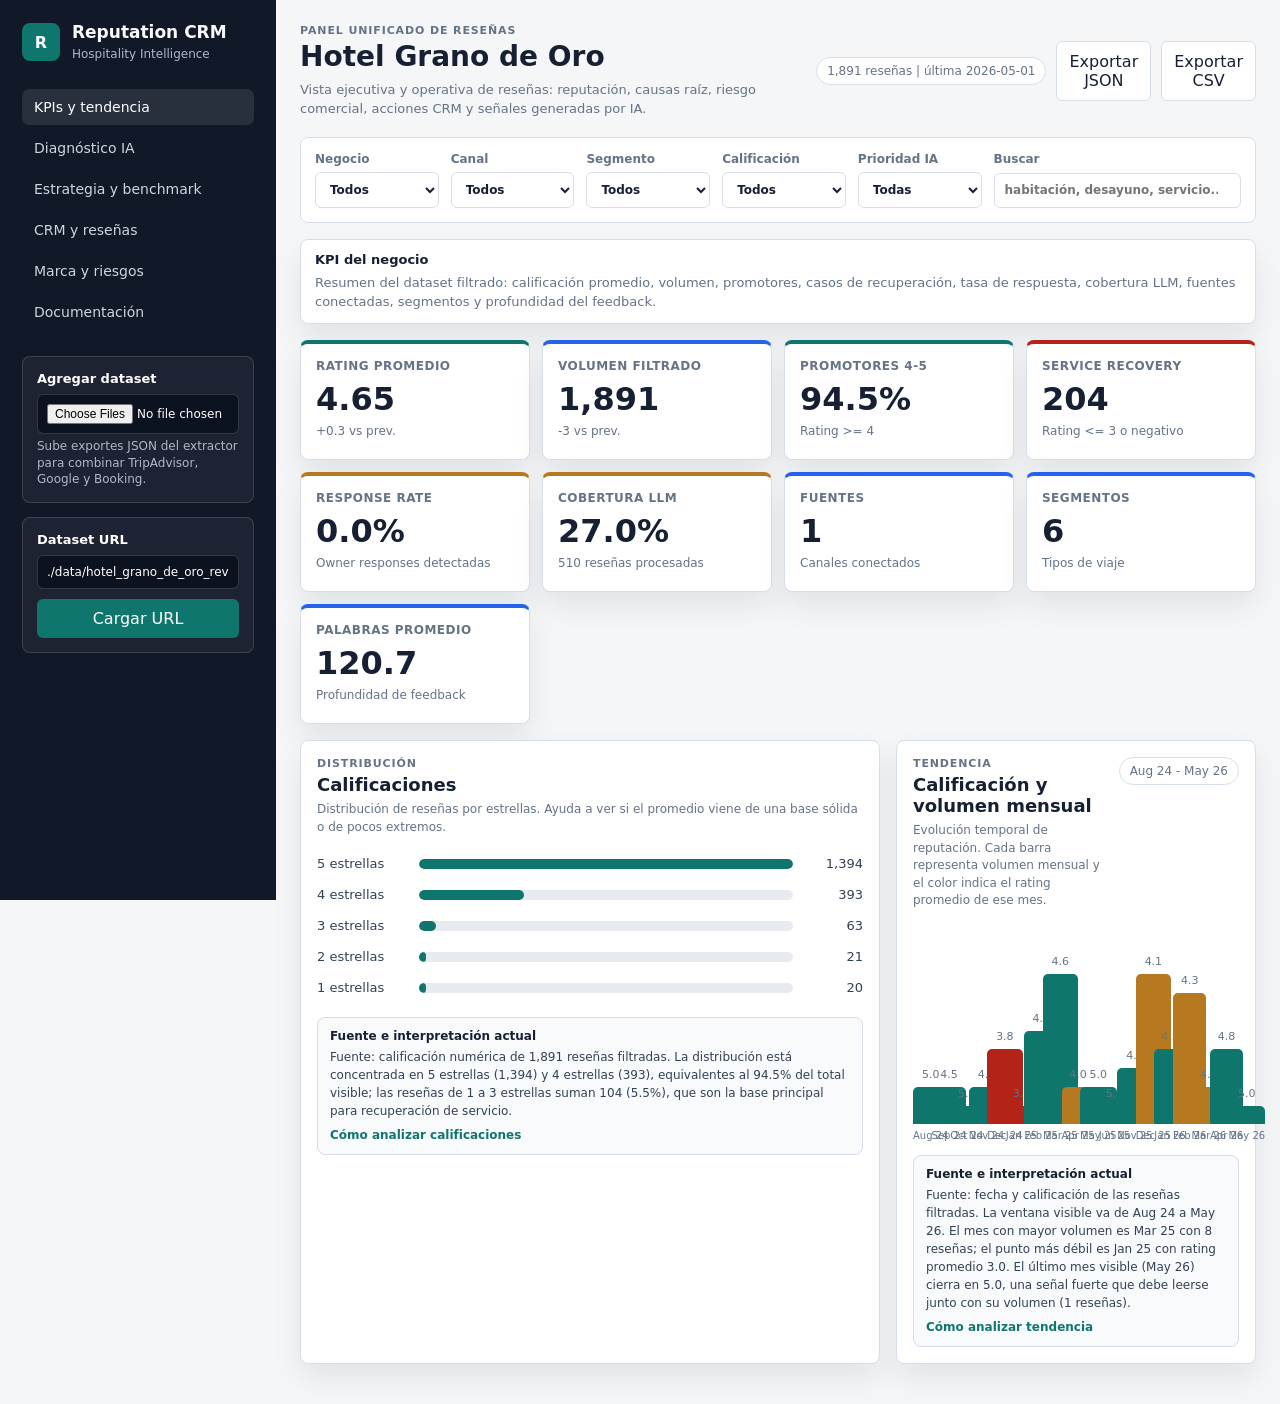
==== commit 33834a80: "Add contextual explanations for overview panels" ====
--- a/index.html
+++ b/index.html
@@ -22,7 +22,7 @@
         <a href="#strategyPanel" data-panels="strategyPanel,brandPanel">Estrategia y benchmark</a>
         <a href="#crmPanel" data-panels="crmPanel,benchmarkPanel,reviewsPanel">CRM y reseñas</a>
         <a href="#sourcesPanel" data-panels="sourcesPanel">Marca y riesgos</a>
-        <a href="./documentacion.html">Documentación</a>
+        <a href="#documentationPanel" data-panels="documentationPanel">Documentación</a>
       </nav>
 
       <section class="sidebar-panel">
@@ -110,6 +110,7 @@
             <span id="trendWindow" class="panel-note"></span>
           </div>
           <div id="timeline" class="timeline"></div>
+          <div id="timelineInsight" class="panel-insight"></div>
         </article>
 
         <article class="panel">
@@ -121,6 +122,7 @@
             </div>
           </div>
           <div id="ratingBars"></div>
+          <div id="ratingInsight" class="panel-insight"></div>
         </article>
         </section>
       </section>
@@ -494,6 +496,180 @@
         </section>
       </section>
 
+      <section id="documentationPanel" class="dashboard-panel">
+        <section class="section-explainer">
+          <strong>Documentación del sistema</strong>
+          <p>Guía operativa del panel: fuente de datos, enriquecimiento LLM, análisis presentados, automatización CRM y comparación con plataformas de reputación hotelera.</p>
+        </section>
+
+        <section class="docs-grid docs-index" aria-label="Índice de documentación">
+          <a class="docs-card docs-link-card" href="#doc-fuente">
+            <strong>Fuente de datos</strong>
+            <p>Origen, alcance, metadatos disponibles y qué representa cada reseña.</p>
+          </a>
+          <a class="docs-card docs-link-card" href="#doc-enriquecimiento">
+            <strong>Enriquecimiento LLM</strong>
+            <p>Qué agrega Ollama a cada reseña y cómo se usa el meta de análisis profundo.</p>
+          </a>
+          <a class="docs-card docs-link-card" href="#doc-lectura">
+            <strong>Cómo analizar</strong>
+            <p>Guía para interpretar KPIs, diagnóstico IA, estrategia, CRM, marca y riesgos.</p>
+          </a>
+          <a class="docs-card docs-link-card" href="#doc-tendencia">
+            <strong>Tendencia mensual</strong>
+            <p>Cómo leer volumen, rating promedio mensual, color de alerta y estabilidad temporal.</p>
+          </a>
+          <a class="docs-card docs-link-card" href="#doc-calificaciones">
+            <strong>Distribución de calificaciones</strong>
+            <p>Cómo interpretar concentración de 5/4 estrellas y peso de reseñas de recuperación.</p>
+          </a>
+          <a class="docs-card docs-link-card" href="#doc-automatizacion">
+            <strong>Automatización CRM</strong>
+            <p>Cómo una reseña pasa a cola de seguimiento, SLA, respuesta y exportación.</p>
+          </a>
+          <a class="docs-card docs-link-card" href="#doc-comparables">
+            <strong>Comparables</strong>
+            <p>Relación del enfoque con TrustYou, ReviewPro, Birdeye y ReviewTrackers.</p>
+          </a>
+          <a class="docs-card docs-link-card" href="#doc-limitaciones">
+            <strong>Limitaciones</strong>
+            <p>Diferencia entre métricas de todo el dataset y campos dependientes de cobertura LLM.</p>
+          </a>
+        </section>
+
+        <section id="doc-fuente" class="docs-section">
+          <div class="docs-section-head">
+            <p class="eyebrow">Fuente</p>
+            <h3>Origen y alcance de la información</h3>
+          </div>
+          <section class="docs-grid">
+            <article class="docs-card">
+              <strong>Fuente principal</strong>
+              <p>El dataset base contiene reseñas públicas de TripAdvisor para Hotel Grano de Oro. La unidad de análisis es la reseña individual con calificación, texto, fecha, autor, URL y metadatos disponibles.</p>
+            </article>
+            <article id="doc-enriquecimiento" class="docs-card">
+              <strong>Enriquecimiento LLM</strong>
+              <p>Ollama `qwen3.5:9b` procesa cada reseña para extraer sentimiento, urgencia, causa raíz, departamento responsable, SLA, riesgo comercial, compensación y respuesta sugerida.</p>
+            </article>
+            <article class="docs-card">
+              <strong>Análisis profundo</strong>
+              <p>El archivo meta del dataset contiene una lectura agregada generada por LLM desde métricas reales, distribuciones, cobertura y evidencia seleccionada.</p>
+            </article>
+          </section>
+        </section>
+
+        <section id="doc-lectura" class="docs-section">
+          <div class="docs-section-head">
+            <p class="eyebrow">Lectura del dashboard</p>
+            <h3>Cómo interpretar cada grupo</h3>
+          </div>
+          <div class="docs-columns">
+            <article class="docs-copy">
+              <h4>KPIs y tendencia</h4>
+              <p>Resume reputación, volumen, promotores, recuperación de servicio, respuestas, cobertura LLM y evolución mensual. Es la vista de salud general.</p>
+            </article>
+            <article class="docs-copy">
+              <h4>Diagnóstico IA</h4>
+              <p>Concentra análisis profundo, temas, segmentos, causas raíz y evidencia. Es la vista para explicar por qué ocurren los cambios de reputación.</p>
+            </article>
+            <article class="docs-copy">
+              <h4>Estrategia y benchmark</h4>
+              <p>Une prioridades ejecutivas, impacto comercial, benchmark e inteligencia competitiva. Sirve para decisiones de dirección, revenue y posicionamiento.</p>
+            </article>
+            <article class="docs-copy">
+              <h4>CRM y reseñas</h4>
+              <p>Convierte reseñas en trabajo: insights accionables, colas de seguimiento, SLA, riesgos prioritarios y tabla exportable.</p>
+            </article>
+            <article class="docs-copy">
+              <h4>Marca y riesgos</h4>
+              <p>Muestra cumplimiento, seguridad, respuesta pública, marketing, brechas de promesa comercial y reconocimiento al personal.</p>
+            </article>
+            <article id="doc-limitaciones" class="docs-copy">
+              <h4>Limitaciones</h4>
+              <p>Las métricas de rating y volumen cubren todo el dataset; sentimiento, causa raíz, routing y análisis profundo dependen de la cobertura LLM disponible.</p>
+            </article>
+          </div>
+        </section>
+
+        <section id="doc-tendencia" class="docs-section">
+          <div class="docs-section-head">
+            <p class="eyebrow">Tendencia mensual</p>
+            <h3>Cómo analizar calificación y volumen</h3>
+          </div>
+          <div class="docs-columns">
+            <article class="docs-copy">
+              <h4>Fuente</h4>
+              <p>Este panel usa la fecha de publicación y la calificación numérica de cada reseña filtrada. Agrupa por mes y calcula rating promedio mensual y volumen de reseñas.</p>
+            </article>
+            <article class="docs-copy">
+              <h4>Interpretación</h4>
+              <p>La altura de cada barra representa volumen; el número superior es el rating promedio. Verde indica meses fuertes, ámbar requiere atención y rojo señala deterioro o muestra negativa.</p>
+            </article>
+            <article class="docs-copy">
+              <h4>Uso práctico</h4>
+              <p>Un mes con rating bajo y poco volumen debe investigarse como caso puntual; un mes con rating bajo y alto volumen apunta a presión operativa más amplia.</p>
+            </article>
+            <article class="docs-copy">
+              <h4>Precaución</h4>
+              <p>La tendencia debe leerse junto con el volumen: una sola reseña puede mover mucho el promedio mensual, mientras que meses con más reseñas son más representativos.</p>
+            </article>
+          </div>
+        </section>
+
+        <section id="doc-calificaciones" class="docs-section">
+          <div class="docs-section-head">
+            <p class="eyebrow">Distribución de calificaciones</p>
+            <h3>Cómo analizar el peso de cada estrella</h3>
+          </div>
+          <div class="docs-columns">
+            <article class="docs-copy">
+              <h4>Fuente</h4>
+              <p>Este panel usa la calificación numérica de cada reseña filtrada y cuenta cuántas reseñas hay en cada nivel de 1 a 5 estrellas.</p>
+            </article>
+            <article class="docs-copy">
+              <h4>Interpretación</h4>
+              <p>Una concentración alta en 5 y 4 estrellas indica reputación robusta. Las reseñas de 1 a 3 estrellas representan la base para recuperación, análisis de causa raíz y seguimiento CRM.</p>
+            </article>
+            <article class="docs-copy">
+              <h4>Uso práctico</h4>
+              <p>Si el promedio general es alto pero crecen 1, 2 o 3 estrellas, conviene revisar temas y evidencia antes de que el deterioro aparezca en el promedio global.</p>
+            </article>
+            <article class="docs-copy">
+              <h4>Precaución</h4>
+              <p>La distribución no explica por sí sola la causa. Debe conectarse con sentimiento IA, temas, causa raíz y reseñas concretas para definir acciones.</p>
+            </article>
+          </div>
+        </section>
+
+        <section id="doc-automatizacion" class="docs-section">
+          <div class="docs-section-head">
+            <p class="eyebrow">Automatización</p>
+            <h3>De reseña a acción CRM</h3>
+          </div>
+          <ol class="docs-steps">
+            <li>Cargar exportes o conectar fuentes de reseñas.</li>
+            <li>Ejecutar enriquecimiento local con Ollama.</li>
+            <li>Generar análisis agregado del dashboard desde el meta del dataset.</li>
+            <li>Priorizar casos por urgencia, riesgo comercial, departamento y SLA.</li>
+            <li>Usar la cola CRM para recuperación de servicio, respuesta pública y seguimiento interno.</li>
+            <li>Exportar JSON o CSV para reporting e integraciones.</li>
+          </ol>
+        </section>
+
+        <section id="doc-comparables" class="docs-section">
+          <div class="docs-section-head">
+            <p class="eyebrow">Comparables</p>
+            <h3>Servicios similares de la industria</h3>
+          </div>
+          <div class="comparison-list docs-comparison">
+            <div class="comparison-row"><span>TrustYou</span><p>Gestión de reputación hotelera, CXP, análisis de sentimiento, benchmark competitivo y respuesta con IA.</p></div>
+            <div class="comparison-row"><span>Shiji ReviewPro</span><p>Análisis semántico, benchmark de experiencia del huésped, voz de marca y agregación de reseñas.</p></div>
+            <div class="comparison-row"><span>Birdeye</span><p>Monitoreo de reseñas, resúmenes con IA, respuestas con voz de marca, alertas e insights.</p></div>
+            <div class="comparison-row"><span>ReviewTrackers</span><p>Analítica de experiencia, sentimiento NLP, detección de tendencias, inteligencia competitiva y cumplimiento.</p></div>
+          </div>
+        </section>
+      </section>
+
     </main>
 
     <template id="metricTemplate">
--- a/styles.css
+++ b/styles.css
@@ -425,6 +425,36 @@
   margin-bottom: 10px;
 }
 
+.panel-insight {
+  margin-top: 14px;
+  border: 1px solid var(--line);
+  border-radius: 8px;
+  padding: 11px 12px;
+  background: #f8fafc;
+}
+
+.panel-insight strong {
+  display: block;
+  margin-bottom: 5px;
+  font-size: 12px;
+}
+
+.panel-insight p {
+  margin: 0;
+  color: #334155;
+  font-size: 12px;
+  line-height: 1.5;
+}
+
+.panel-insight a {
+  display: inline-block;
+  margin-top: 8px;
+  color: var(--green);
+  font-size: 12px;
+  font-weight: 800;
+  text-decoration: none;
+}
+
 .inline-link {
   display: inline-flex;
   align-items: center;
@@ -942,14 +972,6 @@
   align-items: flex-start;
 }
 
-.docs-tabpanel {
-  display: none;
-}
-
-.docs-tabpanel.active {
-  display: block;
-}
-
 .docs-grid {
   display: grid;
   grid-template-columns: repeat(3, minmax(0, 1fr));
@@ -963,6 +985,21 @@
   padding: 14px;
   background: #ffffff;
   box-shadow: var(--shadow);
+}
+
+.docs-index {
+  margin-bottom: 16px;
+}
+
+.docs-link-card {
+  color: inherit;
+  text-decoration: none;
+  transition: border-color 0.15s ease, transform 0.15s ease;
+}
+
+.docs-link-card:hover {
+  border-color: var(--green);
+  transform: translateY(-1px);
 }
 
 .docs-card strong,
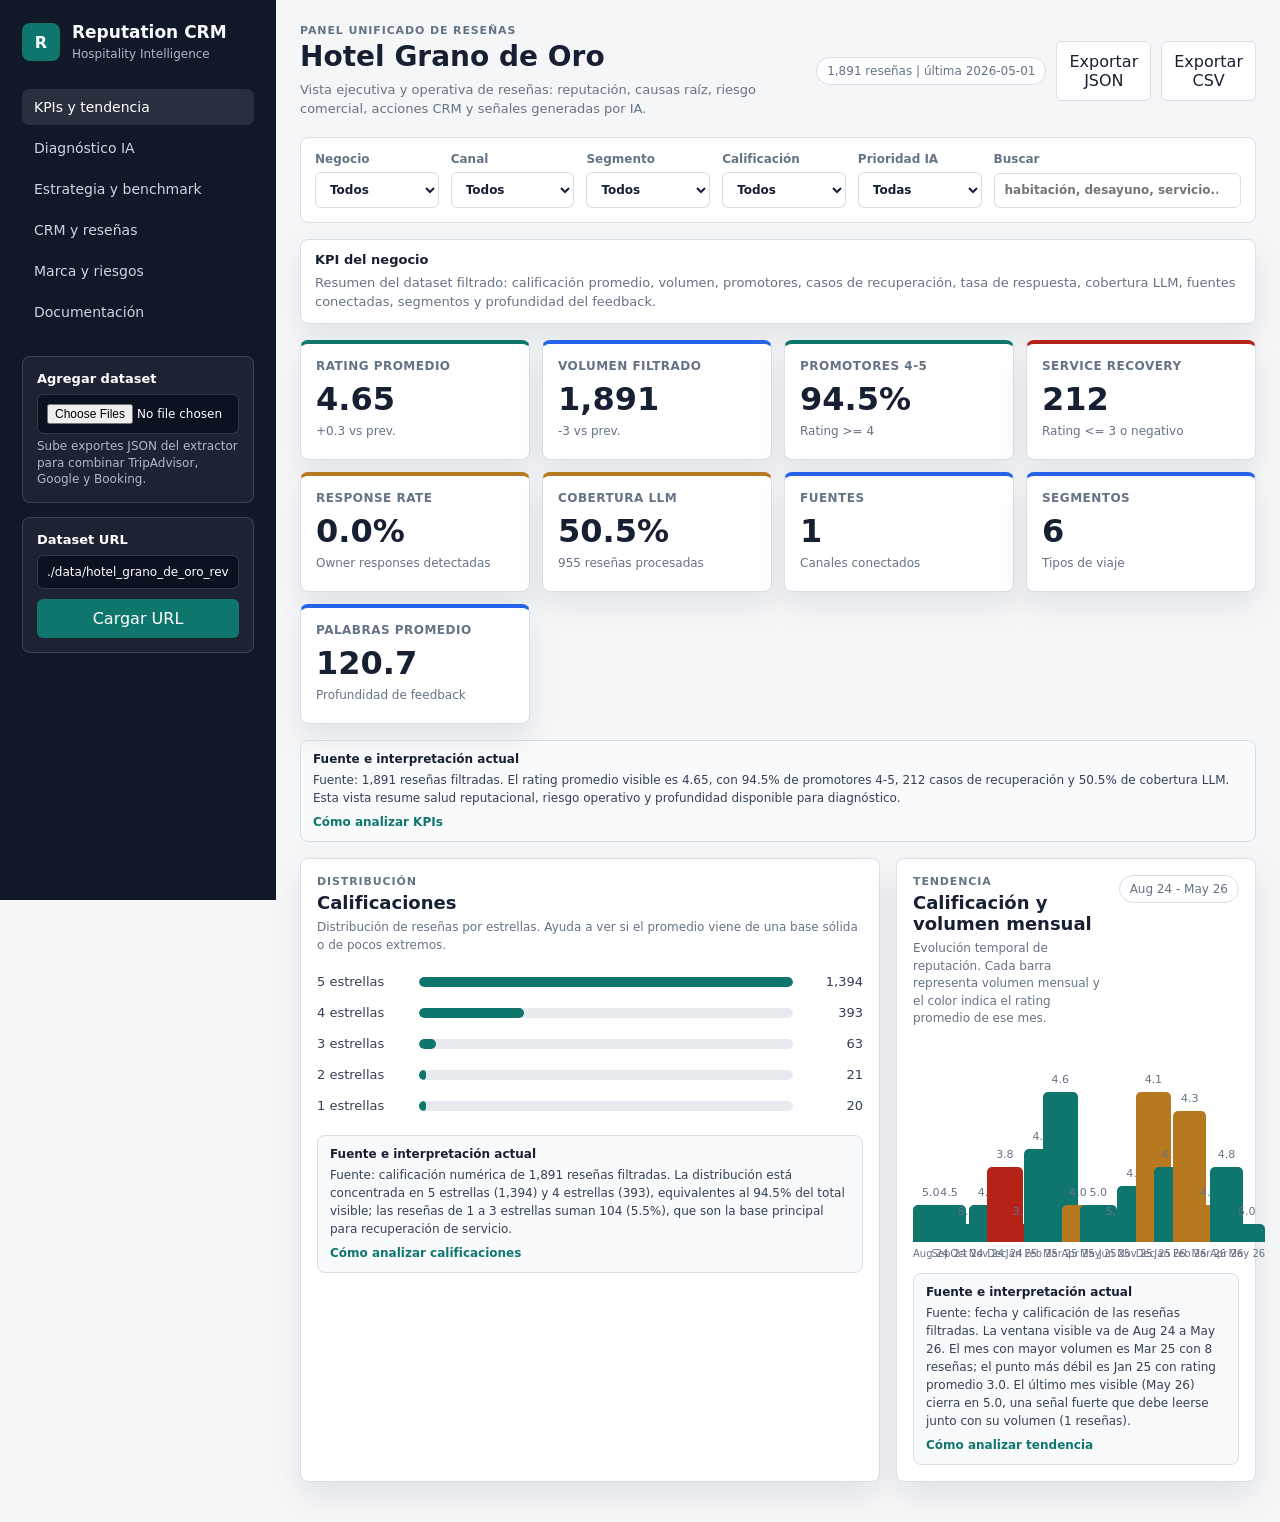
==== commit ffcb7758: "Add metric documentation links across dashboard" ====
--- a/index.html
+++ b/index.html
@@ -96,6 +96,7 @@
           <p>Resumen del dataset filtrado: calificación promedio, volumen, promotores, casos de recuperación, tasa de respuesta, cobertura LLM, fuentes conectadas, segmentos y profundidad del feedback.</p>
         </section>
         <section id="overview" class="metric-grid" aria-label="KPIs principales"></section>
+        <div id="kpiInsight" class="panel-insight"></div>
       </section>
 
       <section id="overviewPanel" class="dashboard-panel">
@@ -139,6 +140,7 @@
               <span id="topicMode" class="panel-note"></span>
             </div>
             <div id="topicBars"></div>
+            <div id="topicInsight" class="panel-insight"></div>
           </article>
 
           <article class="panel operations-right">
@@ -150,6 +152,7 @@
               </div>
             </div>
             <div id="segmentBars"></div>
+            <div id="segmentInsight" class="panel-insight"></div>
           </article>
         </section>
       </section>
@@ -166,6 +169,7 @@
             </div>
             <div id="weeklyBriefCards" class="brief-grid"></div>
             <p id="weeklyNarrative" class="brief-narrative"></p>
+            <div id="executiveInsight" class="panel-insight"></div>
           </article>
 
           <article class="panel strategy-right">
@@ -177,6 +181,7 @@
               </div>
             </div>
             <div id="revenueImpactBars"></div>
+            <div id="revenueInsight" class="panel-insight"></div>
           </article>
         </section>
       </section>
@@ -196,6 +201,7 @@
               </div>
             </div>
             <div id="serviceExecutiveSummary" class="analysis-list"></div>
+            <div id="serviceAnalysisInsight" class="panel-insight"></div>
           </article>
 
           <article class="panel">
@@ -274,6 +280,7 @@
               </div>
             </div>
             <div id="rootCauseBars"></div>
+            <div id="rootCauseInsight" class="panel-insight"></div>
           </article>
 
           <article class="panel wide ai-right">
@@ -285,6 +292,7 @@
               </div>
             </div>
             <div id="rootCauseExamples" class="compact-list"></div>
+            <div id="rootEvidenceInsight" class="panel-insight"></div>
           </article>
         </section>
       </section>
@@ -301,6 +309,7 @@
               <span id="aiCoverage" class="panel-note"></span>
             </div>
             <div id="aiInsightList" class="insight-list"></div>
+            <div id="aiInsightExplanation" class="panel-insight"></div>
           </article>
 
           <article class="panel">
@@ -312,6 +321,7 @@
               </div>
             </div>
             <div id="aiSentimentBars"></div>
+            <div id="sentimentInsight" class="panel-insight"></div>
             <div class="panel-divider"></div>
             <div class="panel-heading compact">
               <div>
@@ -321,6 +331,7 @@
               </div>
             </div>
             <div id="departmentBars"></div>
+            <div id="departmentInsight" class="panel-insight"></div>
           </article>
         </section>
       </section>
@@ -336,6 +347,7 @@
               </div>
             </div>
             <div id="crmActionQueue" class="action-grid"></div>
+            <div id="crmQueueInsight" class="panel-insight"></div>
           </article>
 
           <article class="panel benchmark-right">
@@ -347,6 +359,7 @@
               </div>
             </div>
             <div id="revenueImpactList" class="compact-list"></div>
+            <div id="revenueListInsight" class="panel-insight"></div>
           </article>
         </section>
       </section>
@@ -376,6 +389,7 @@
                 <tbody id="benchmarkTable"></tbody>
               </table>
             </div>
+            <div id="benchmarkInsight" class="panel-insight"></div>
           </article>
 
           <article class="panel brand-right">
@@ -387,6 +401,7 @@
               </div>
             </div>
             <div id="competitiveSignalBars"></div>
+            <div id="competitiveInsight" class="panel-insight"></div>
           </article>
         </section>
       </section>
@@ -402,6 +417,7 @@
               </div>
             </div>
             <div id="complianceRiskList" class="compact-list"></div>
+            <div id="complianceInsight" class="panel-insight"></div>
           </article>
 
           <article class="panel wide sources-right">
@@ -422,6 +438,7 @@
                 <div id="staffRecognitionList" class="recognition-list"></div>
               </div>
             </div>
+            <div id="brandInsight" class="panel-insight"></div>
           </article>
         </section>
       </section>
@@ -454,6 +471,7 @@
             <p>Resenas con prioridad alta o media detectadas por Ollama.</p>
           </article>
         </section>
+        <div id="workflowInsight" class="panel-insight"></div>
 
         <section class="layout-grid reviews-layout">
           <article class="panel">
@@ -465,6 +483,7 @@
               </div>
             </div>
             <div id="riskReviews" class="review-list"></div>
+            <div id="riskReviewsInsight" class="panel-insight"></div>
           </article>
 
           <article class="panel wide">
@@ -492,6 +511,7 @@
                 <tbody id="reviewsTable"></tbody>
               </table>
             </div>
+            <div id="tableInsight" class="panel-insight"></div>
           </article>
         </section>
       </section>
@@ -515,6 +535,14 @@
             <strong>Cómo analizar</strong>
             <p>Guía para interpretar KPIs, diagnóstico IA, estrategia, CRM, marca y riesgos.</p>
           </a>
+          <a class="docs-card docs-link-card" href="#doc-kpis">
+            <strong>KPIs del negocio</strong>
+            <p>Rating, promotores, recuperación, respuesta, cobertura LLM y profundidad del feedback.</p>
+          </a>
+          <a class="docs-card docs-link-card" href="#doc-temas">
+            <strong>Temas y segmentos</strong>
+            <p>Lectura operativa de conversación, perfil del huésped y concentración de problemas.</p>
+          </a>
           <a class="docs-card docs-link-card" href="#doc-tendencia">
             <strong>Tendencia mensual</strong>
             <p>Cómo leer volumen, rating promedio mensual, color de alerta y estabilidad temporal.</p>
@@ -526,6 +554,14 @@
           <a class="docs-card docs-link-card" href="#doc-automatizacion">
             <strong>Automatización CRM</strong>
             <p>Cómo una reseña pasa a cola de seguimiento, SLA, respuesta y exportación.</p>
+          </a>
+          <a class="docs-card docs-link-card" href="#doc-analisis-profundo">
+            <strong>Diagnóstico IA</strong>
+            <p>Análisis profundo, causa raíz, evidencia, sentimiento, departamentos y acciones.</p>
+          </a>
+          <a class="docs-card docs-link-card" href="#doc-impacto-comercial">
+            <strong>Impacto comercial</strong>
+            <p>Priorización de riesgos para conversión, precio, retención y promesa de valor.</p>
           </a>
           <a class="docs-card docs-link-card" href="#doc-comparables">
             <strong>Comparables</strong>
@@ -587,6 +623,200 @@
             <article id="doc-limitaciones" class="docs-copy">
               <h4>Limitaciones</h4>
               <p>Las métricas de rating y volumen cubren todo el dataset; sentimiento, causa raíz, routing y análisis profundo dependen de la cobertura LLM disponible.</p>
+            </article>
+          </div>
+        </section>
+
+        <section id="doc-kpis" class="docs-section">
+          <div class="docs-section-head">
+            <p class="eyebrow">KPIs</p>
+            <h3>Salud reputacional y cobertura de análisis</h3>
+          </div>
+          <div class="docs-columns">
+            <article class="docs-copy">
+              <h4>Fuente</h4>
+              <p>Los KPIs usan todas las reseñas filtradas: calificación, fecha, respuesta del propietario, fuente, segmento, conteo de palabras y campos enriquecidos por LLM.</p>
+            </article>
+            <article class="docs-copy">
+              <h4>Interpretación</h4>
+              <p>Rating promedio y promotores miden reputación pública; service recovery mide presión de recuperación; response rate mide disciplina de respuesta; cobertura LLM indica cuánto diagnóstico semántico está disponible.</p>
+            </article>
+            <article class="docs-copy">
+              <h4>Uso comercial</h4>
+              <p>Un rating alto con baja respuesta o cobertura incompleta requiere completar operación antes de vender conclusiones definitivas. Un rating alto con pocos casos recovery valida fortaleza reputacional.</p>
+            </article>
+          </div>
+        </section>
+
+        <section id="doc-temas" class="docs-section">
+          <div class="docs-section-head">
+            <p class="eyebrow">Temas</p>
+            <h3>Concentración de conversación operativa</h3>
+          </div>
+          <div class="docs-columns">
+            <article class="docs-copy">
+              <h4>Fuente</h4>
+              <p>Cuando hay cobertura LLM, el panel usa etiquetas temáticas por reseña. Si no hay LLM suficiente, usa palabras clave del texto como respaldo conservador.</p>
+            </article>
+            <article class="docs-copy">
+              <h4>Interpretación</h4>
+              <p>El tema dominante no siempre es un problema: puede ser fortaleza o fricción. Debe cruzarse con sentimiento, rating, causa raíz y ejemplos textuales.</p>
+            </article>
+            <article id="doc-segmentos" class="docs-copy">
+              <h4>Segmentos</h4>
+              <p>Los segmentos provienen del tipo de viaje o perfil disponible. Permiten ver si la experiencia cambia para parejas, familias, viajeros de negocio, amigos o huéspedes solos.</p>
+            </article>
+          </div>
+        </section>
+
+        <section id="doc-resumen-ejecutivo" class="docs-section">
+          <div class="docs-section-head">
+            <p class="eyebrow">Resumen ejecutivo</p>
+            <h3>Prioridades de reputación para gerencia</h3>
+          </div>
+          <div class="docs-columns">
+            <article class="docs-copy">
+              <h4>Fuente</h4>
+              <p>El resumen combina conteos LLM, urgencia, compensación, impacto de ingresos, brechas de marca, reconocimientos y dueños operativos.</p>
+            </article>
+            <article class="docs-copy">
+              <h4>Interpretación</h4>
+              <p>Sirve para decidir qué problema merece comité ejecutivo, qué área debe liderar la respuesta y qué casos requieren recuperación inmediata.</p>
+            </article>
+          </div>
+        </section>
+
+        <section id="doc-impacto-comercial" class="docs-section">
+          <div class="docs-section-head">
+            <p class="eyebrow">Ingresos</p>
+            <h3>Impacto comercial y protección de demanda</h3>
+          </div>
+          <div class="docs-columns">
+            <article class="docs-copy">
+              <h4>Fuente</h4>
+              <p>El impacto comercial se deriva del LLM cuando existe y de reglas de respaldo basadas en rating, limpieza, seguridad, cobros y severidad del texto.</p>
+            </article>
+            <article class="docs-copy">
+              <h4>Interpretación</h4>
+              <p>Alto impacto apunta a reseñas que pueden afectar conversión, confianza en precio, repetición del huésped o percepción de valor. Medio indica seguimiento preventivo.</p>
+            </article>
+            <article class="docs-copy">
+              <h4>Uso práctico</h4>
+              <p>Revenue, gerencia y guest relations pueden usar esta vista para priorizar respuestas públicas, compensaciones, revisión de producto y ajustes de comunicación comercial.</p>
+            </article>
+          </div>
+        </section>
+
+        <section id="doc-analisis-profundo" class="docs-section">
+          <div class="docs-section-head">
+            <p class="eyebrow">Diagnóstico IA</p>
+            <h3>Análisis profundo generado durante enriquecimiento</h3>
+          </div>
+          <div class="docs-columns">
+            <article class="docs-copy">
+              <h4>Fuente</h4>
+              <p>La sección usa `dashboard_analysis` del archivo meta generado por Ollama. El análisis se produce desde agregados reales, cobertura LLM, distribuciones y evidencia seleccionada.</p>
+            </article>
+            <article class="docs-copy">
+              <h4>Interpretación</h4>
+              <p>Debe leerse como una hipótesis ejecutiva sustentada en los datos cargados. Su precisión aumenta conforme crece la cobertura de reseñas enriquecidas.</p>
+            </article>
+            <article id="doc-causa-raiz" class="docs-copy">
+              <h4>Causa raíz</h4>
+              <p>Agrupa reseñas por causa probable: servicio, habitación, ruido, limpieza, alimentos, cobros, seguridad, mantenimiento, ubicación, amenidades o promesa de marca.</p>
+            </article>
+            <article id="doc-evidencia" class="docs-copy">
+              <h4>Evidencia</h4>
+              <p>Los ejemplos muestran reseñas priorizadas por urgencia, impacto comercial y SLA. Sirven para validar que el patrón agregado aparece en textos concretos.</p>
+            </article>
+          </div>
+        </section>
+
+        <section id="doc-insights-ia" class="docs-section">
+          <div class="docs-section-head">
+            <p class="eyebrow">Insights IA</p>
+            <h3>Acciones y triage semántico</h3>
+          </div>
+          <div class="docs-columns">
+            <article class="docs-copy">
+              <h4>Fuente</h4>
+              <p>Los insights provienen de campos enriquecidos por Ollama: resumen, acción recomendada, urgencia, sentimiento, departamentos, SLA y respuesta sugerida.</p>
+            </article>
+            <article id="doc-sentimiento" class="docs-copy">
+              <h4>Sentimiento</h4>
+              <p>El sentimiento complementa el rating. Una reseña de alta puntuación puede ser mixta, y una reseña baja puede contener elogios que conviene preservar.</p>
+            </article>
+            <article id="doc-departamentos" class="docs-copy">
+              <h4>Departamentos</h4>
+              <p>El routing asigna responsables probables para seguimiento: recepción, housekeeping, alimentos y bebidas, habitaciones, mantenimiento, ingresos, seguridad o gerencia.</p>
+            </article>
+          </div>
+        </section>
+
+        <section id="doc-crm" class="docs-section">
+          <div class="docs-section-head">
+            <p class="eyebrow">CRM</p>
+            <h3>Cola operativa y seguimiento</h3>
+          </div>
+          <div class="docs-columns">
+            <article class="docs-copy">
+              <h4>Fuente</h4>
+              <p>La cola CRM usa riesgo de recuperación, urgencia, impacto comercial, SLA, dueño operativo, compensación y siguiente acción generada por LLM.</p>
+            </article>
+            <article class="docs-copy">
+              <h4>Interpretación</h4>
+              <p>Los primeros casos son los más sensibles por daño potencial, urgencia o necesidad de respuesta. La cola está pensada para asignar trabajo y medir cierre.</p>
+            </article>
+          </div>
+        </section>
+
+        <section id="doc-benchmark" class="docs-section">
+          <div class="docs-section-head">
+            <p class="eyebrow">Benchmark</p>
+            <h3>Comparación por negocio o canal</h3>
+          </div>
+          <div class="docs-columns">
+            <article class="docs-copy">
+              <h4>Fuente</h4>
+              <p>Si hay varios negocios, compara por negocio. Si solo hay uno, compara por fuente o canal disponible, usando volumen, rating, recovery e IA positiva.</p>
+            </article>
+            <article id="doc-competitivo" class="docs-copy">
+              <h4>Señal competitiva</h4>
+              <p>La señal competitiva clasifica menciones de ventaja, paridad, desventaja o expectativa poco clara frente al mercado o competidores mencionados.</p>
+            </article>
+          </div>
+        </section>
+
+        <section id="doc-cumplimiento" class="docs-section">
+          <div class="docs-section-head">
+            <p class="eyebrow">Cumplimiento</p>
+            <h3>Riesgos legales, seguridad y salud</h3>
+          </div>
+          <div class="docs-columns">
+            <article class="docs-copy">
+              <h4>Fuente</h4>
+              <p>El panel usa riesgos marcados por LLM y reglas de respaldo para seguridad, salud, privacidad, fraude, discriminación y disputas de cobro.</p>
+            </article>
+            <article class="docs-copy">
+              <h4>Interpretación</h4>
+              <p>No reemplaza revisión legal. Su función es alertar casos que requieren respuesta controlada, documentación interna y posible escalamiento.</p>
+            </article>
+          </div>
+        </section>
+
+        <section id="doc-marca" class="docs-section">
+          <div class="docs-section-head">
+            <p class="eyebrow">Marca</p>
+            <h3>Respuesta pública, marketing y reconocimiento</h3>
+          </div>
+          <div class="docs-columns">
+            <article class="docs-copy">
+              <h4>Fuente</h4>
+              <p>La sección usa borradores de respuesta, señales para amplificación, brechas de promesa comercial y menciones de staff detectadas por LLM.</p>
+            </article>
+            <article class="docs-copy">
+              <h4>Interpretación</h4>
+              <p>Permite convertir reseñas positivas en prueba social, reseñas mixtas en respuesta pública coherente y menciones de personal en reconocimiento interno.</p>
             </article>
           </div>
         </section>
@@ -656,6 +886,23 @@
           </ol>
         </section>
 
+        <section id="doc-resenas-recuperacion" class="docs-section">
+          <div class="docs-section-head">
+            <p class="eyebrow">Recuperación</p>
+            <h3>Reseñas que requieren intervención</h3>
+          </div>
+          <div class="docs-columns">
+            <article class="docs-copy">
+              <h4>Fuente</h4>
+              <p>La lista usa reseñas con rating bajo, sentimiento negativo o señales LLM de urgencia. Se ordena por urgencia, fecha y calificación.</p>
+            </article>
+            <article id="doc-tabla" class="docs-copy">
+              <h4>Tabla normalizada</h4>
+              <p>La tabla muestra hasta 250 filas filtradas con campos normalizados y enriquecidos. Es útil para auditoría, búsqueda, exportación y revisión de evidencia.</p>
+            </article>
+          </div>
+        </section>
+
         <section id="doc-comparables" class="docs-section">
           <div class="docs-section-head">
             <p class="eyebrow">Comparables</p>
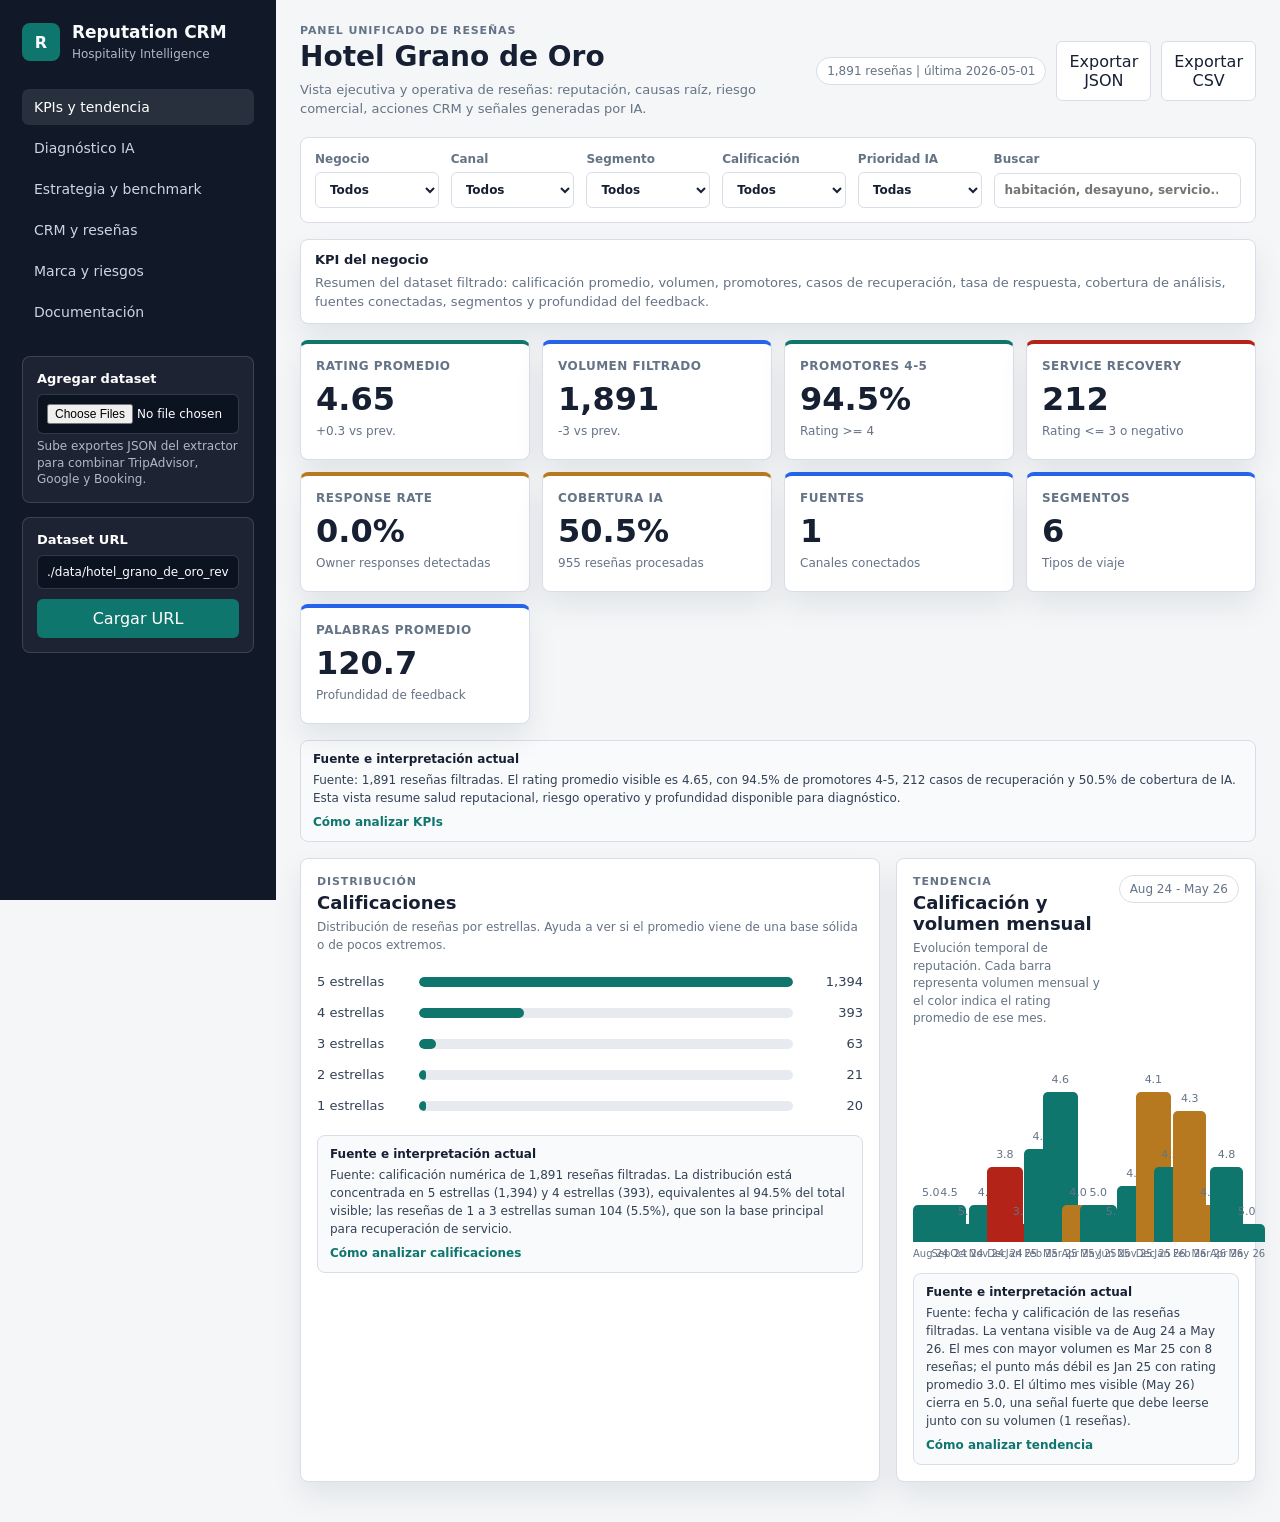
==== commit 704468d8: "Expand KPI documentation and AI schema usage" ====
--- a/index.html
+++ b/index.html
@@ -93,7 +93,7 @@
       <section id="kpisPanel" class="dashboard-panel active">
         <section class="section-explainer">
           <strong>KPI del negocio</strong>
-          <p>Resumen del dataset filtrado: calificación promedio, volumen, promotores, casos de recuperación, tasa de respuesta, cobertura LLM, fuentes conectadas, segmentos y profundidad del feedback.</p>
+          <p>Resumen del dataset filtrado: calificación promedio, volumen, promotores, casos de recuperación, tasa de respuesta, cobertura de análisis, fuentes conectadas, segmentos y profundidad del feedback.</p>
         </section>
         <section id="overview" class="metric-grid" aria-label="KPIs principales"></section>
         <div id="kpiInsight" class="panel-insight"></div>
@@ -135,7 +135,7 @@
               <div>
                 <p class="eyebrow">Operaciones</p>
                 <h3>Temas detectados</h3>
-                <p class="panel-description">Temas operativos mencionados en las reseñas. Usa etiquetas LLM cuando existen y palabras clave como respaldo.</p>
+                <p class="panel-description">Temas operativos mencionados en las reseñas. Usa etiquetas de IA cuando existen y palabras clave como respaldo.</p>
               </div>
               <span id="topicMode" class="panel-note"></span>
             </div>
@@ -189,7 +189,7 @@
       <section id="serviceAnalysisPanel" class="dashboard-panel">
         <section class="section-explainer">
           <strong>Análisis profundo generado en enriquecimiento</strong>
-          <p>Lectura ejecutiva generada por Ollama a partir de agregados reales del dataset: métricas, distribuciones, evidencia seleccionada y cobertura LLM.</p>
+          <p>Lectura ejecutiva generada por IA a partir de agregados reales del dataset: métricas, distribuciones, evidencia seleccionada y cobertura de análisis.</p>
         </section>
         <section class="analysis-grid">
           <article class="panel wide">
@@ -197,7 +197,7 @@
               <div>
                 <p class="eyebrow">Diagnóstico del servicio</p>
                 <h3 id="serviceAnalysisHeadline">Análisis pendiente</h3>
-                <p id="serviceAnalysisMeta" class="panel-description">Ejecuta el enriquecimiento LLM para generar una lectura profunda del dashboard.</p>
+                <p id="serviceAnalysisMeta" class="panel-description">Ejecuta el enriquecimiento de IA para generar una lectura profunda del dashboard.</p>
               </div>
             </div>
             <div id="serviceExecutiveSummary" class="analysis-list"></div>
@@ -281,6 +281,16 @@
             </div>
             <div id="rootCauseBars"></div>
             <div id="rootCauseInsight" class="panel-insight"></div>
+            <div class="panel-divider"></div>
+            <div class="panel-heading compact">
+              <div>
+                <p class="eyebrow">Repetición</p>
+                <h3>Clusters recurrentes</h3>
+                <p class="panel-description">Agrupa problemas o fortalezas repetidas para detectar patrones que se repiten con nombres consistentes.</p>
+              </div>
+            </div>
+            <div id="repeatClusterBars"></div>
+            <div id="repeatClusterInsight" class="panel-insight"></div>
           </article>
 
           <article class="panel wide ai-right">
@@ -302,9 +312,9 @@
           <article class="panel wide">
             <div class="panel-heading">
               <div>
-                <p class="eyebrow">Ollama Qwen 3.5 9B</p>
+                <p class="eyebrow">Motor de análisis configurable</p>
                 <h3>Insights accionables</h3>
-                <p class="panel-description">Reseñas priorizadas por el LLM con resumen y siguiente acción. La cobertura indica cuántas reseñas ya fueron enriquecidas.</p>
+                <p class="panel-description">Reseñas priorizadas por IA con resumen y siguiente acción. La cobertura indica cuántas reseñas ya fueron enriquecidas.</p>
               </div>
               <span id="aiCoverage" class="panel-note"></span>
             </div>
@@ -332,6 +342,18 @@
             </div>
             <div id="departmentBars"></div>
             <div id="departmentInsight" class="panel-insight"></div>
+            <div class="panel-divider"></div>
+            <div class="panel-heading compact">
+              <div>
+                <p class="eyebrow">Calidad de lectura</p>
+                <h3>Intención, alineación y confianza</h3>
+                <p class="panel-description">Usa intención del huésped, consistencia entre rating y texto, y confianza del análisis para auditar la lectura semántica.</p>
+              </div>
+            </div>
+            <div id="guestIntentBars"></div>
+            <div class="panel-divider subtle"></div>
+            <div id="ratingAlignmentBars"></div>
+            <div id="analysisQualityInsight" class="panel-insight"></div>
           </article>
         </section>
       </section>
@@ -468,7 +490,7 @@
           <article class="workflow-card">
             <span>Triage IA</span>
             <strong id="aiQueue">0</strong>
-            <p>Resenas con prioridad alta o media detectadas por Ollama.</p>
+            <p>Resenas con prioridad alta o media detectadas por la capa de analisis.</p>
           </article>
         </section>
         <div id="workflowInsight" class="panel-insight"></div>
@@ -491,7 +513,7 @@
               <div>
                 <p class="eyebrow">Conjunto de datos</p>
                 <h3>Reseñas filtradas</h3>
-                <p class="panel-description">Tabla de reseñas que cumplen los filtros actuales. Incluye canal, rating, sentimiento IA, título, acción recomendada y segmento.</p>
+                <p class="panel-description">Tabla de reseñas que cumplen los filtros actuales. Incluye canal, rating, sentimiento, intención, alineación, confianza, acción recomendada y segmento.</p>
               </div>
               <span id="tableCount" class="panel-note"></span>
             </div>
@@ -503,6 +525,9 @@
                     <th>Canal</th>
                     <th>Rating</th>
                     <th>IA</th>
+                    <th>Intención</th>
+                    <th>Alineación</th>
+                    <th>Confianza</th>
                     <th>Titulo</th>
                     <th>Accion IA</th>
                     <th>Segmento</th>
@@ -519,7 +544,7 @@
       <section id="documentationPanel" class="dashboard-panel">
         <section class="section-explainer">
           <strong>Documentación del sistema</strong>
-          <p>Guía operativa del panel: fuente de datos, enriquecimiento LLM, análisis presentados, automatización CRM y comparación con plataformas de reputación hotelera.</p>
+          <p>Guía operativa del panel: fuente de datos, enriquecimiento con IA, análisis presentados, automatización CRM y comparación con plataformas de reputación hotelera.</p>
         </section>
 
         <section class="docs-grid docs-index" aria-label="Índice de documentación">
@@ -528,8 +553,8 @@
             <p>Origen, alcance, metadatos disponibles y qué representa cada reseña.</p>
           </a>
           <a class="docs-card docs-link-card" href="#doc-enriquecimiento">
-            <strong>Enriquecimiento LLM</strong>
-            <p>Qué agrega Ollama a cada reseña y cómo se usa el meta de análisis profundo.</p>
+            <strong>Enriquecimiento con IA</strong>
+            <p>Qué agrega la capa de análisis a cada reseña y cómo se usa el meta de análisis profundo.</p>
           </a>
           <a class="docs-card docs-link-card" href="#doc-lectura">
             <strong>Cómo analizar</strong>
@@ -537,7 +562,7 @@
           </a>
           <a class="docs-card docs-link-card" href="#doc-kpis">
             <strong>KPIs del negocio</strong>
-            <p>Rating, promotores, recuperación, respuesta, cobertura LLM y profundidad del feedback.</p>
+            <p>Rating, promotores, recuperación, respuesta, cobertura de análisis y profundidad del feedback.</p>
           </a>
           <a class="docs-card docs-link-card" href="#doc-temas">
             <strong>Temas y segmentos</strong>
@@ -569,7 +594,7 @@
           </a>
           <a class="docs-card docs-link-card" href="#doc-limitaciones">
             <strong>Limitaciones</strong>
-            <p>Diferencia entre métricas de todo el dataset y campos dependientes de cobertura LLM.</p>
+            <p>Diferencia entre métricas de todo el dataset y campos dependientes de cobertura de análisis.</p>
           </a>
         </section>
 
@@ -584,12 +609,12 @@
               <p>El dataset base contiene reseñas públicas de TripAdvisor para Hotel Grano de Oro. La unidad de análisis es la reseña individual con calificación, texto, fecha, autor, URL y metadatos disponibles.</p>
             </article>
             <article id="doc-enriquecimiento" class="docs-card">
-              <strong>Enriquecimiento LLM</strong>
-              <p>Ollama `qwen3.5:9b` procesa cada reseña para extraer sentimiento, urgencia, causa raíz, departamento responsable, SLA, riesgo comercial, compensación y respuesta sugerida.</p>
+              <strong>Enriquecimiento con IA</strong>
+              <p>La capa de análisis procesa cada reseña para extraer sentimiento, urgencia, causa raíz, departamento responsable, SLA, riesgo comercial, compensación y respuesta sugerida. El motor puede cambiar sin alterar la lógica de negocio del dashboard.</p>
             </article>
             <article class="docs-card">
               <strong>Análisis profundo</strong>
-              <p>El archivo meta del dataset contiene una lectura agregada generada por LLM desde métricas reales, distribuciones, cobertura y evidencia seleccionada.</p>
+              <p>El archivo meta del dataset contiene una lectura agregada generada por IA desde métricas reales, distribuciones, cobertura y evidencia seleccionada.</p>
             </article>
           </section>
         </section>
@@ -602,7 +627,7 @@
           <div class="docs-columns">
             <article class="docs-copy">
               <h4>KPIs y tendencia</h4>
-              <p>Resume reputación, volumen, promotores, recuperación de servicio, respuestas, cobertura LLM y evolución mensual. Es la vista de salud general.</p>
+              <p>Resume reputación, volumen, promotores, recuperación de servicio, respuestas, cobertura de análisis y evolución mensual. En plataformas como TrustYou, ReviewPro, Birdeye y ReviewTrackers, este grupo funciona como el tablero de salud reputacional: permite saber si la propiedad está ganando confianza, perdiendo calidad percibida o acumulando riesgo operativo.</p>
             </article>
             <article class="docs-copy">
               <h4>Diagnóstico IA</h4>
@@ -622,7 +647,7 @@
             </article>
             <article id="doc-limitaciones" class="docs-copy">
               <h4>Limitaciones</h4>
-              <p>Las métricas de rating y volumen cubren todo el dataset; sentimiento, causa raíz, routing y análisis profundo dependen de la cobertura LLM disponible.</p>
+              <p>Las métricas de rating y volumen cubren todo el dataset; sentimiento, causa raíz, routing y análisis profundo dependen de la cobertura de análisis disponible. Por eso el dashboard separa KPIs observados de señales inferidas.</p>
             </article>
           </div>
         </section>
@@ -635,15 +660,19 @@
           <div class="docs-columns">
             <article class="docs-copy">
               <h4>Fuente</h4>
-              <p>Los KPIs usan todas las reseñas filtradas: calificación, fecha, respuesta del propietario, fuente, segmento, conteo de palabras y campos enriquecidos por LLM.</p>
-            </article>
-            <article class="docs-copy">
-              <h4>Interpretación</h4>
-              <p>Rating promedio y promotores miden reputación pública; service recovery mide presión de recuperación; response rate mide disciplina de respuesta; cobertura LLM indica cuánto diagnóstico semántico está disponible.</p>
-            </article>
-            <article class="docs-copy">
-              <h4>Uso comercial</h4>
-              <p>Un rating alto con baja respuesta o cobertura incompleta requiere completar operación antes de vender conclusiones definitivas. Un rating alto con pocos casos recovery valida fortaleza reputacional.</p>
+              <p>Los KPIs usan todas las reseñas filtradas: calificación, fecha, respuesta del propietario, fuente, segmento, conteo de palabras y campos enriquecidos por IA. Son métricas de gestión porque resumen tres dimensiones críticas: percepción pública, volumen de evidencia y capacidad operativa de respuesta.</p>
+            </article>
+            <article class="docs-copy">
+              <h4>Por qué son KPIs</h4>
+              <p>Rating promedio es el indicador más visible para el comprador. Promotores 4-5 mide la base de confianza. Service recovery muestra cuántos huéspedes requieren intervención. Response rate mide disciplina pública de gestión. Cobertura de análisis indica qué proporción del feedback ya puede convertirse en causas, responsables y acciones.</p>
+            </article>
+            <article class="docs-copy">
+              <h4>Uso en la industria</h4>
+              <p>Las plataformas de reputación hotelera suelen iniciar con indicadores parecidos: puntuación agregada, volumen, sentimiento, respuesta y alertas de recuperación. TrustYou usa análisis semántico e indicadores de impacto para conectar temas con operación; ReviewPro/Shiji organiza insights para dirección y departamentos; Birdeye y ReviewTrackers combinan ratings, sentimiento, tendencias y acciones.</p>
+            </article>
+            <article class="docs-copy">
+              <h4>Cómo venderlo al cliente</h4>
+              <p>Un rating alto con baja respuesta muestra reputación fuerte pero gestión incompleta. Un rating estable con aumento de recovery indica riesgo temprano. Una cobertura de análisis baja no invalida el dataset, pero sí limita la profundidad de diagnóstico. Esto ayuda a explicar qué está probado por datos y qué requiere más procesamiento.</p>
             </article>
           </div>
         </section>
@@ -656,15 +685,19 @@
           <div class="docs-columns">
             <article class="docs-copy">
               <h4>Fuente</h4>
-              <p>Cuando hay cobertura LLM, el panel usa etiquetas temáticas por reseña. Si no hay LLM suficiente, usa palabras clave del texto como respaldo conservador.</p>
-            </article>
-            <article class="docs-copy">
-              <h4>Interpretación</h4>
-              <p>El tema dominante no siempre es un problema: puede ser fortaleza o fricción. Debe cruzarse con sentimiento, rating, causa raíz y ejemplos textuales.</p>
+              <p>Cuando hay cobertura de IA, el panel usa etiquetas temáticas por reseña. Si no hay cobertura suficiente, usa palabras clave del texto como respaldo conservador. La fuente real sigue siendo el texto del huésped, no una encuesta diseñada por el hotel.</p>
+            </article>
+            <article class="docs-copy">
+              <h4>Por qué se usa como KPI</h4>
+              <p>Los temas convierten reseñas no estructuradas en categorías operativas. En la industria, esto se conoce como análisis semántico o categorización de experiencia: permite detectar si el volumen de conversación está en habitaciones, servicio, alimentos, ubicación, limpieza o valor.</p>
             </article>
             <article id="doc-segmentos" class="docs-copy">
               <h4>Segmentos</h4>
-              <p>Los segmentos provienen del tipo de viaje o perfil disponible. Permiten ver si la experiencia cambia para parejas, familias, viajeros de negocio, amigos o huéspedes solos.</p>
+              <p>Los segmentos provienen del tipo de viaje o perfil disponible. Permiten ver si la experiencia cambia para parejas, familias, viajeros de negocio, amigos o huéspedes solos. Esto es estándar en CRM hotelero porque cada segmento valora atributos distintos: una pareja puede priorizar ambiente y restaurante; una familia, habitación y servicio; un viajero de negocio, silencio, ubicación y eficiencia.</p>
+            </article>
+            <article class="docs-copy">
+              <h4>Comparación con competidores</h4>
+              <p>ReviewPro/Shiji posiciona el análisis semántico como forma de convertir grandes volúmenes de texto en áreas de mejora para diferentes niveles de la organización. TrustYou usa categorías semánticas para explicar desempeño por atributos del hotel. Este dashboard replica esa lógica con datos propios y filtros accionables.</p>
             </article>
           </div>
         </section>
@@ -677,11 +710,15 @@
           <div class="docs-columns">
             <article class="docs-copy">
               <h4>Fuente</h4>
-              <p>El resumen combina conteos LLM, urgencia, compensación, impacto de ingresos, brechas de marca, reconocimientos y dueños operativos.</p>
-            </article>
-            <article class="docs-copy">
-              <h4>Interpretación</h4>
-              <p>Sirve para decidir qué problema merece comité ejecutivo, qué área debe liderar la respuesta y qué casos requieren recuperación inmediata.</p>
+              <p>El resumen combina conteos de IA, urgencia, compensación, impacto de ingresos, brechas de marca, reconocimientos y dueños operativos. No es una lista de reseñas: es una traducción ejecutiva de la voz del huésped.</p>
+            </article>
+            <article class="docs-copy">
+              <h4>Por qué se usa como KPI</h4>
+              <p>Dirección no necesita leer cientos de reseñas para decidir. Necesita saber qué tema domina, qué área responde, cuántos casos son urgentes y cuántos amenazan ingresos. Este estándar aparece en suites de reputación que separan vistas ejecutivas de vistas departamentales.</p>
+            </article>
+            <article class="docs-copy">
+              <h4>Uso en la industria</h4>
+              <p>En gestión hotelera, el resumen ejecutivo conecta experiencia del huésped con reuniones de operación, revenue y marca. Sirve para priorizar recursos: arreglar una causa repetida suele tener más retorno que responder casos aislados sin corregir el origen.</p>
             </article>
           </div>
         </section>
@@ -694,15 +731,19 @@
           <div class="docs-columns">
             <article class="docs-copy">
               <h4>Fuente</h4>
-              <p>El impacto comercial se deriva del LLM cuando existe y de reglas de respaldo basadas en rating, limpieza, seguridad, cobros y severidad del texto.</p>
-            </article>
-            <article class="docs-copy">
-              <h4>Interpretación</h4>
-              <p>Alto impacto apunta a reseñas que pueden afectar conversión, confianza en precio, repetición del huésped o percepción de valor. Medio indica seguimiento preventivo.</p>
-            </article>
-            <article class="docs-copy">
-              <h4>Uso práctico</h4>
-              <p>Revenue, gerencia y guest relations pueden usar esta vista para priorizar respuestas públicas, compensaciones, revisión de producto y ajustes de comunicación comercial.</p>
+              <p>El impacto comercial se deriva de la capa de análisis cuando existe y de reglas de respaldo basadas en rating, limpieza, seguridad, cobros y severidad del texto. Clasifica reseñas según su probabilidad de afectar demanda, precio, repetición o confianza.</p>
+            </article>
+            <article class="docs-copy">
+              <h4>Por qué se usa como KPI</h4>
+              <p>No todas las reseñas negativas dañan igual. Una que menciona cobros, seguridad, limpieza o incumplimiento de promesa puede afectar más la conversión que una queja menor. El KPI ayuda a priorizar por riesgo de negocio, no solo por enojo del huésped.</p>
+            </article>
+            <article class="docs-copy">
+              <h4>Uso en revenue y reputación</h4>
+              <p>La industria usa reputación como variable de demanda: ratings, contenido de reseñas y confianza influyen en conversión y disposición a pagar. Por eso herramientas como TrustYou y ReviewPro conectan análisis semántico con impacto operativo; este panel lo lleva a una cola priorizada para gerencia, revenue y guest relations.</p>
+            </article>
+            <article class="docs-copy">
+              <h4>Cómo competir</h4>
+              <p>Frente a suites comerciales, la ventaja aquí es transparencia: el cliente ve qué reseñas entraron, qué regla o señal las elevó y qué acción se recomienda. Esto reduce la sensación de “caja negra” habitual en dashboards de reputación.</p>
             </article>
           </div>
         </section>
@@ -715,19 +756,23 @@
           <div class="docs-columns">
             <article class="docs-copy">
               <h4>Fuente</h4>
-              <p>La sección usa `dashboard_analysis` del archivo meta generado por Ollama. El análisis se produce desde agregados reales, cobertura LLM, distribuciones y evidencia seleccionada.</p>
-            </article>
-            <article class="docs-copy">
-              <h4>Interpretación</h4>
-              <p>Debe leerse como una hipótesis ejecutiva sustentada en los datos cargados. Su precisión aumenta conforme crece la cobertura de reseñas enriquecidas.</p>
+              <p>La sección usa `dashboard_analysis` del archivo meta generado durante el enriquecimiento. El análisis se produce desde agregados reales, cobertura de IA, distribuciones y evidencia seleccionada.</p>
+            </article>
+            <article class="docs-copy">
+              <h4>Por qué se usa como KPI</h4>
+              <p>El análisis profundo no reemplaza las métricas; las interpreta. Su valor es conectar patrones que normalmente viven separados: rating, sentimiento, causa raíz, departamento, riesgo comercial y evidencia textual. En la industria, esta capa se parece a los resúmenes ejecutivos y análisis semánticos de plataformas de experiencia del huésped.</p>
             </article>
             <article id="doc-causa-raiz" class="docs-copy">
               <h4>Causa raíz</h4>
-              <p>Agrupa reseñas por causa probable: servicio, habitación, ruido, limpieza, alimentos, cobros, seguridad, mantenimiento, ubicación, amenidades o promesa de marca.</p>
+              <p>Agrupa reseñas por causa probable: servicio, habitación, ruido, limpieza, alimentos, cobros, seguridad, mantenimiento, ubicación, amenidades o promesa de marca. Se usa porque el rating dice cuánto duele, pero la causa raíz dice dónde intervenir.</p>
             </article>
             <article id="doc-evidencia" class="docs-copy">
               <h4>Evidencia</h4>
-              <p>Los ejemplos muestran reseñas priorizadas por urgencia, impacto comercial y SLA. Sirven para validar que el patrón agregado aparece en textos concretos.</p>
+              <p>Los ejemplos muestran reseñas priorizadas por urgencia, impacto comercial y SLA. Sirven para validar que el patrón agregado aparece en textos concretos y para que el equipo no discuta opiniones, sino evidencia.</p>
+            </article>
+            <article class="docs-copy">
+              <h4>Estándar de calidad</h4>
+              <p>Un buen diagnóstico debe mostrar cobertura, datos usados y limitaciones. Si no hay suficientes reseñas enriquecidas, el análisis debe declararlo. Esta práctica es clave para vender confianza y evitar conclusiones exageradas.</p>
             </article>
           </div>
         </section>
@@ -740,15 +785,27 @@
           <div class="docs-columns">
             <article class="docs-copy">
               <h4>Fuente</h4>
-              <p>Los insights provienen de campos enriquecidos por Ollama: resumen, acción recomendada, urgencia, sentimiento, departamentos, SLA y respuesta sugerida.</p>
+              <p>Los insights provienen de campos enriquecidos por IA: resumen, acción recomendada, urgencia, sentimiento, departamentos, SLA y respuesta sugerida. Cada insight conserva vínculo con la reseña original para auditoría.</p>
             </article>
             <article id="doc-sentimiento" class="docs-copy">
               <h4>Sentimiento</h4>
-              <p>El sentimiento complementa el rating. Una reseña de alta puntuación puede ser mixta, y una reseña baja puede contener elogios que conviene preservar.</p>
+              <p>El sentimiento complementa el rating. Una reseña de alta puntuación puede ser mixta, y una reseña baja puede contener elogios que conviene preservar. Birdeye y ReviewTrackers usan análisis de sentimiento para leer intención y emoción más allá de las estrellas.</p>
+            </article>
+            <article class="docs-copy">
+              <h4>Intención y alineación</h4>
+              <p>Guest intent clasifica si el huésped elogia, reclama, mezcla señales, recomienda, vuelve o habla de logística. Rating alignment compara estrellas contra texto para detectar reseñas donde el rating sobrestima o subestima la experiencia narrada.</p>
             </article>
             <article id="doc-departamentos" class="docs-copy">
               <h4>Departamentos</h4>
-              <p>El routing asigna responsables probables para seguimiento: recepción, housekeeping, alimentos y bebidas, habitaciones, mantenimiento, ingresos, seguridad o gerencia.</p>
+              <p>El routing asigna responsables probables para seguimiento: recepción, housekeeping, alimentos y bebidas, habitaciones, mantenimiento, ingresos, seguridad o gerencia. Es un KPI operativo porque mide carga por área y evita que reputación quede aislada en marketing.</p>
+            </article>
+            <article class="docs-copy">
+              <h4>Confianza y clusters</h4>
+              <p>Confidence ayuda a auditar la seguridad de la lectura semántica. Repeat issue cluster agrupa patrones repetidos como ruido, cobros o habitación, y permite convertir quejas individuales en proyectos de mejora.</p>
+            </article>
+            <article class="docs-copy">
+              <h4>Uso competitivo</h4>
+              <p>La diferencia frente a un dashboard pasivo es que cada insight propone una acción. Esto acerca el producto a CRMs de reputación: no solo monitorea, sino que convierte feedback en tareas, SLA y respuesta.</p>
             </article>
           </div>
         </section>
@@ -761,11 +818,15 @@
           <div class="docs-columns">
             <article class="docs-copy">
               <h4>Fuente</h4>
-              <p>La cola CRM usa riesgo de recuperación, urgencia, impacto comercial, SLA, dueño operativo, compensación y siguiente acción generada por LLM.</p>
-            </article>
-            <article class="docs-copy">
-              <h4>Interpretación</h4>
-              <p>Los primeros casos son los más sensibles por daño potencial, urgencia o necesidad de respuesta. La cola está pensada para asignar trabajo y medir cierre.</p>
+              <p>La cola CRM usa riesgo de recuperación, urgencia, impacto comercial, SLA, dueño operativo, compensación y siguiente acción generada por IA. Su fuente son reseñas reales normalizadas y enriquecidas.</p>
+            </article>
+            <article class="docs-copy">
+              <h4>Por qué se usa como KPI</h4>
+              <p>Una plataforma de reputación madura no termina en un gráfico: debe crear trabajo accionable. La cola CRM mide cuántos casos hay, quién debe resolverlos, en cuánto tiempo y con qué tipo de respuesta.</p>
+            </article>
+            <article class="docs-copy">
+              <h4>Uso en hotelería</h4>
+              <p>Guest relations, front desk y gerencia pueden usar la cola para recuperación post-estadía, respuesta pública, compensación y aprendizaje operativo. El estándar competitivo es similar al de herramientas con alertas, tickets y workflows de respuesta.</p>
             </article>
           </div>
         </section>
@@ -778,11 +839,15 @@
           <div class="docs-columns">
             <article class="docs-copy">
               <h4>Fuente</h4>
-              <p>Si hay varios negocios, compara por negocio. Si solo hay uno, compara por fuente o canal disponible, usando volumen, rating, recovery e IA positiva.</p>
+              <p>Si hay varios negocios, compara por negocio. Si solo hay uno, compara por fuente o canal disponible, usando volumen, rating, recovery y sentimiento positivo. El objetivo es transformar reputación en benchmark comparable.</p>
             </article>
             <article id="doc-competitivo" class="docs-copy">
               <h4>Señal competitiva</h4>
-              <p>La señal competitiva clasifica menciones de ventaja, paridad, desventaja o expectativa poco clara frente al mercado o competidores mencionados.</p>
+              <p>La señal competitiva clasifica menciones de ventaja, paridad, desventaja o expectativa poco clara frente al mercado o competidores mencionados. Este tipo de lectura es clave para posicionamiento: no basta saber si el hotel gustó, hay que saber si superó expectativas.</p>
+            </article>
+            <article class="docs-copy">
+              <h4>Uso en la industria</h4>
+              <p>ReviewPro/Shiji y TrustYou usan benchmarks para comparar experiencia del huésped y reputación. En ventas, este panel ayuda a mostrar si una propiedad lidera, se mantiene en paridad o necesita defender una brecha frente a su set competitivo.</p>
             </article>
           </div>
         </section>
@@ -795,11 +860,15 @@
           <div class="docs-columns">
             <article class="docs-copy">
               <h4>Fuente</h4>
-              <p>El panel usa riesgos marcados por LLM y reglas de respaldo para seguridad, salud, privacidad, fraude, discriminación y disputas de cobro.</p>
-            </article>
-            <article class="docs-copy">
-              <h4>Interpretación</h4>
-              <p>No reemplaza revisión legal. Su función es alertar casos que requieren respuesta controlada, documentación interna y posible escalamiento.</p>
+              <p>El panel usa riesgos marcados por IA y reglas de respaldo para seguridad, salud, privacidad, fraude, discriminación y disputas de cobro. La fuente siempre debe poder trazarse a la reseña original.</p>
+            </article>
+            <article class="docs-copy">
+              <h4>Por qué se usa como KPI</h4>
+              <p>Riesgos legales o de seguridad no se gestionan por promedio. Un solo caso puede requerir escalamiento. Por eso el KPI existe como alerta cualitativa y no como simple porcentaje.</p>
+            </article>
+            <article class="docs-copy">
+              <h4>Estándar operativo</h4>
+              <p>No reemplaza revisión legal. Su función es alertar casos que requieren respuesta controlada, documentación interna, revisión de hechos y posible escalamiento antes de publicar una respuesta.</p>
             </article>
           </div>
         </section>
@@ -812,11 +881,15 @@
           <div class="docs-columns">
             <article class="docs-copy">
               <h4>Fuente</h4>
-              <p>La sección usa borradores de respuesta, señales para amplificación, brechas de promesa comercial y menciones de staff detectadas por LLM.</p>
-            </article>
-            <article class="docs-copy">
-              <h4>Interpretación</h4>
-              <p>Permite convertir reseñas positivas en prueba social, reseñas mixtas en respuesta pública coherente y menciones de personal en reconocimiento interno.</p>
+              <p>La sección usa borradores de respuesta, señales para amplificación, brechas de promesa comercial y menciones de staff detectadas por IA.</p>
+            </article>
+            <article class="docs-copy">
+              <h4>Por qué se usa como KPI</h4>
+              <p>La reputación también es activo de marca. Las reseñas positivas alimentan prueba social; las brechas de promesa muestran dónde la comunicación comercial promete más de lo que la operación entrega; las menciones de staff revelan comportamientos que conviene reforzar.</p>
+            </article>
+            <article class="docs-copy">
+              <h4>Comparación con plataformas</h4>
+              <p>Birdeye enfatiza respuestas personalizadas y consistentes con la voz de marca. ReviewTrackers y TrustYou convierten reseñas en tendencias y aprendizajes. Este panel une ambas cosas: respuesta pública, marketing, brechas y reconocimiento.</p>
             </article>
           </div>
         </section>
@@ -833,11 +906,11 @@
             </article>
             <article class="docs-copy">
               <h4>Interpretación</h4>
-              <p>La altura de cada barra representa volumen; el número superior es el rating promedio. Verde indica meses fuertes, ámbar requiere atención y rojo señala deterioro o muestra negativa.</p>
-            </article>
-            <article class="docs-copy">
-              <h4>Uso práctico</h4>
-              <p>Un mes con rating bajo y poco volumen debe investigarse como caso puntual; un mes con rating bajo y alto volumen apunta a presión operativa más amplia.</p>
+              <p>La altura de cada barra representa volumen; el número superior es el rating promedio. Verde indica meses fuertes, ámbar requiere atención y rojo señala deterioro o muestra negativa. Se usa como KPI porque reputación es dinámica: un promedio histórico alto puede ocultar deterioro reciente.</p>
+            </article>
+            <article class="docs-copy">
+              <h4>Uso en la industria</h4>
+              <p>Las suites de reputación muestran tendencias porque dirección necesita distinguir eventos aislados de patrones sostenidos. Un mes con rating bajo y poco volumen debe investigarse como caso puntual; un mes con rating bajo y alto volumen apunta a presión operativa más amplia.</p>
             </article>
             <article class="docs-copy">
               <h4>Precaución</h4>
@@ -858,11 +931,11 @@
             </article>
             <article class="docs-copy">
               <h4>Interpretación</h4>
-              <p>Una concentración alta en 5 y 4 estrellas indica reputación robusta. Las reseñas de 1 a 3 estrellas representan la base para recuperación, análisis de causa raíz y seguimiento CRM.</p>
-            </article>
-            <article class="docs-copy">
-              <h4>Uso práctico</h4>
-              <p>Si el promedio general es alto pero crecen 1, 2 o 3 estrellas, conviene revisar temas y evidencia antes de que el deterioro aparezca en el promedio global.</p>
+              <p>Una concentración alta en 5 y 4 estrellas indica reputación robusta. Las reseñas de 1 a 3 estrellas representan la base para recuperación, análisis de causa raíz y seguimiento CRM. Se usa como KPI porque el promedio puede verse sano aunque exista una cola creciente de huéspedes insatisfechos.</p>
+            </article>
+            <article class="docs-copy">
+              <h4>Uso en la industria</h4>
+              <p>Plataformas de reputación combinan rating promedio con distribución para separar reputación general de riesgo de recuperación. Si el promedio general es alto pero crecen 1, 2 o 3 estrellas, conviene revisar temas y evidencia antes de que el deterioro aparezca en el promedio global.</p>
             </article>
             <article class="docs-copy">
               <h4>Precaución</h4>
@@ -878,7 +951,7 @@
           </div>
           <ol class="docs-steps">
             <li>Cargar exportes o conectar fuentes de reseñas.</li>
-            <li>Ejecutar enriquecimiento local con Ollama.</li>
+            <li>Ejecutar enriquecimiento con el motor de IA configurado para el cliente.</li>
             <li>Generar análisis agregado del dashboard desde el meta del dataset.</li>
             <li>Priorizar casos por urgencia, riesgo comercial, departamento y SLA.</li>
             <li>Usar la cola CRM para recuperación de servicio, respuesta pública y seguimiento interno.</li>
@@ -894,12 +967,16 @@
           <div class="docs-columns">
             <article class="docs-copy">
               <h4>Fuente</h4>
-              <p>La lista usa reseñas con rating bajo, sentimiento negativo o señales LLM de urgencia. Se ordena por urgencia, fecha y calificación.</p>
+              <p>La lista usa reseñas con rating bajo, sentimiento negativo o señales de urgencia. Se ordena por urgencia, fecha y calificación para priorizar los casos donde una intervención puede proteger relación, reputación o ingresos.</p>
             </article>
             <article id="doc-tabla" class="docs-copy">
               <h4>Tabla normalizada</h4>
               <p>La tabla muestra hasta 250 filas filtradas con campos normalizados y enriquecidos. Es útil para auditoría, búsqueda, exportación y revisión de evidencia.</p>
             </article>
+            <article class="docs-copy">
+              <h4>Por qué se usa como KPI</h4>
+              <p>Recovery no mide solamente insatisfacción: mide carga de trabajo para recuperar huéspedes y aprender de fallas. En un CRM hotelero, cada caso debe tener dueño, SLA, acción y cierre.</p>
+            </article>
           </div>
         </section>
 
@@ -909,10 +986,20 @@
             <h3>Servicios similares de la industria</h3>
           </div>
           <div class="comparison-list docs-comparison">
-            <div class="comparison-row"><span>TrustYou</span><p>Gestión de reputación hotelera, CXP, análisis de sentimiento, benchmark competitivo y respuesta con IA.</p></div>
-            <div class="comparison-row"><span>Shiji ReviewPro</span><p>Análisis semántico, benchmark de experiencia del huésped, voz de marca y agregación de reseñas.</p></div>
-            <div class="comparison-row"><span>Birdeye</span><p>Monitoreo de reseñas, resúmenes con IA, respuestas con voz de marca, alertas e insights.</p></div>
-            <div class="comparison-row"><span>ReviewTrackers</span><p>Analítica de experiencia, sentimiento NLP, detección de tendencias, inteligencia competitiva y cumplimiento.</p></div>
+            <div class="comparison-row"><span>TrustYou</span><p>Gestión de reputación hotelera, análisis semántico, categorías de experiencia e indicadores de impacto para explicar qué atributos afectan la percepción del huésped.</p></div>
+            <div class="comparison-row"><span>Shiji ReviewPro</span><p>Análisis semántico, benchmark de experiencia del huésped y vistas para distintos niveles de la organización: dirección, departamentos y equipos operativos.</p></div>
+            <div class="comparison-row"><span>Birdeye</span><p>Monitoreo de reseñas, sentimiento, urgencia, respuestas personalizadas con voz de marca, alertas e insights para marcas multiubicación.</p></div>
+            <div class="comparison-row"><span>ReviewTrackers</span><p>Analítica de experiencia, ratings, tendencias de palabras clave, sentimiento NLP e inteligencia competitiva para convertir reseñas en decisiones.</p></div>
+          </div>
+          <div class="docs-columns">
+            <article class="docs-copy">
+              <h4>Estándar competitivo</h4>
+              <p>El mercado no vende únicamente “ver reseñas”; vende transformar feedback no estructurado en indicadores, prioridades, responsables y acciones. Por eso este dashboard organiza KPIs de salud, diagnóstico, impacto comercial, CRM, benchmark y marca.</p>
+            </article>
+            <article class="docs-copy">
+              <h4>Referencias públicas</h4>
+              <p>Ver referencias: <a href="https://www.trustyou.com/blog/cxp/how-data-science-improves-a-hotels-operations-and-reputation-with-trustyous-impact-scores/" target="_blank" rel="noreferrer">TrustYou Impact Scores</a>, <a href="https://insights.shijigroup.com/reviewpros-new-semantic-analysis-tool/" target="_blank" rel="noreferrer">Shiji ReviewPro Semantic Analysis</a>, <a href="https://birdeye.com/reviews/" target="_blank" rel="noreferrer">Birdeye Reviews AI</a> y <a href="https://www.reviewtrackers.com/social-media-marketing/" target="_blank" rel="noreferrer">ReviewTrackers Experience Analytics</a>.</p>
+            </article>
           </div>
         </section>
       </section>
